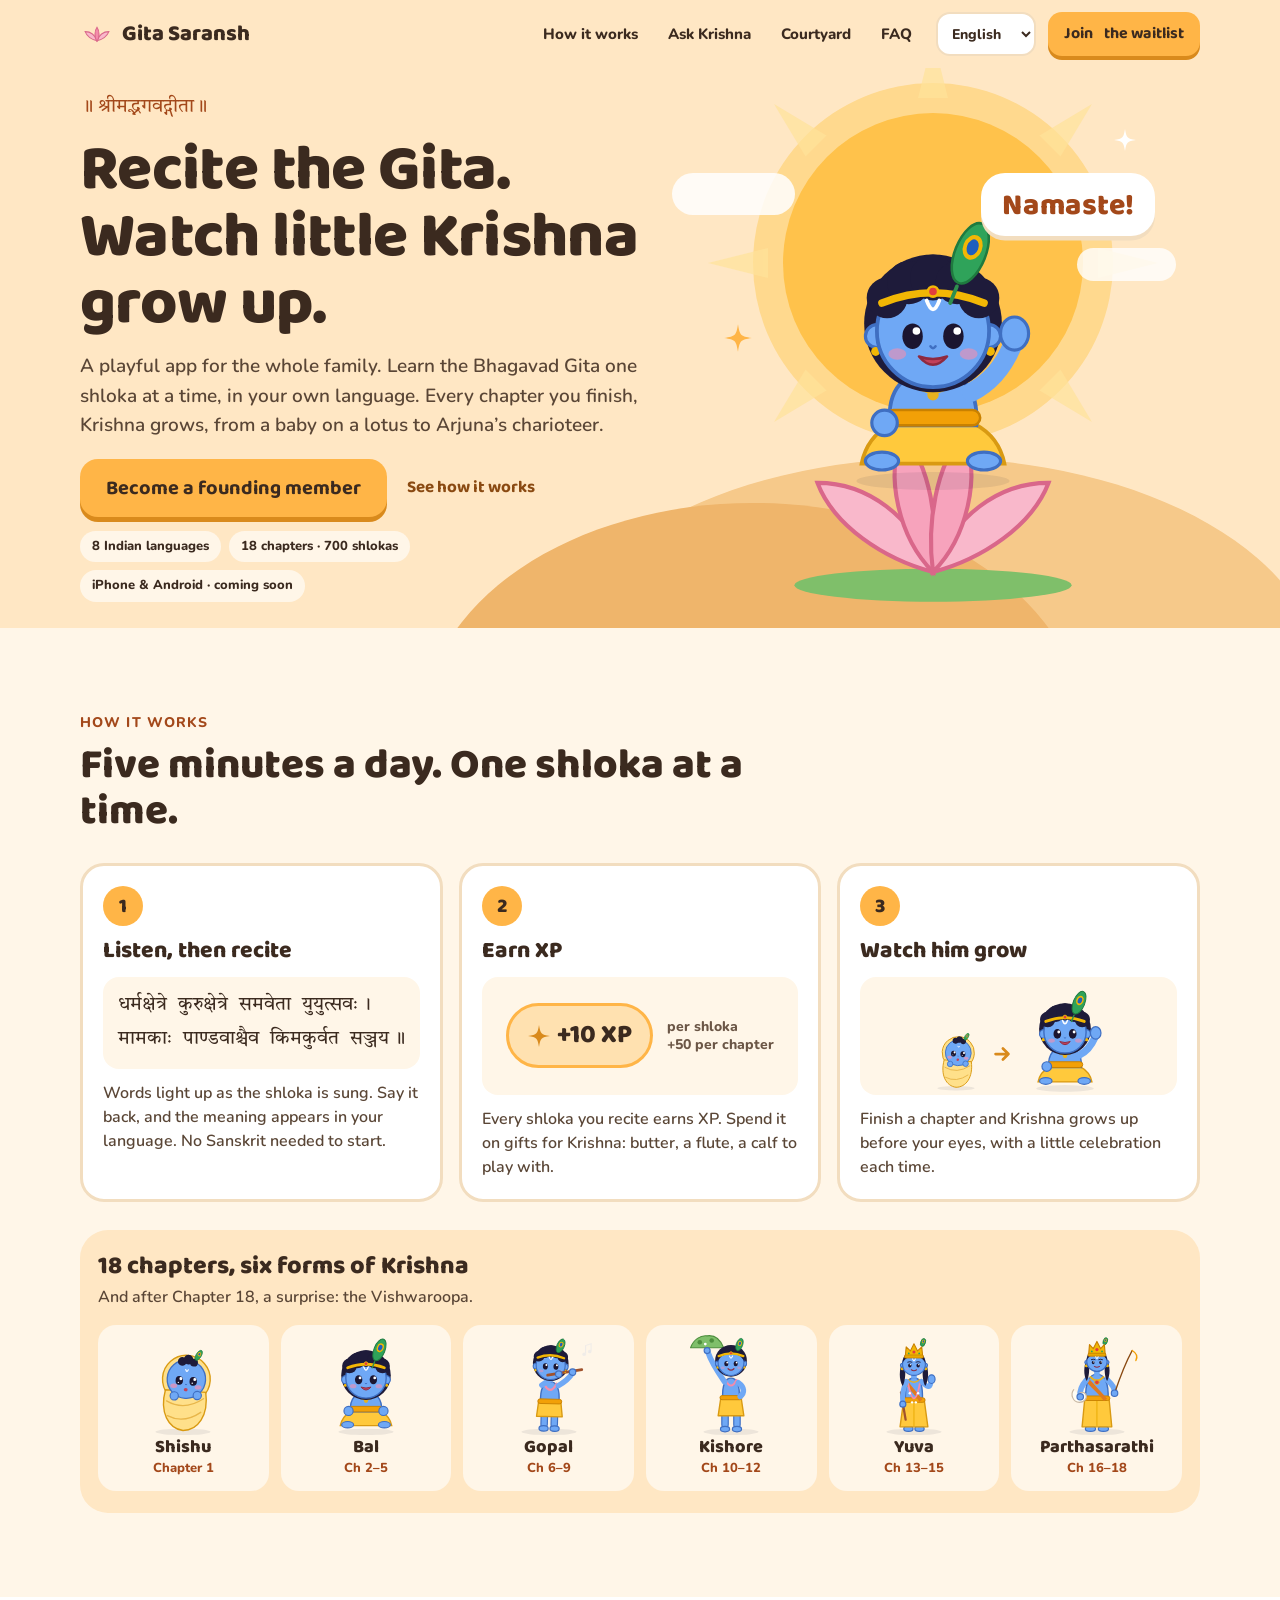
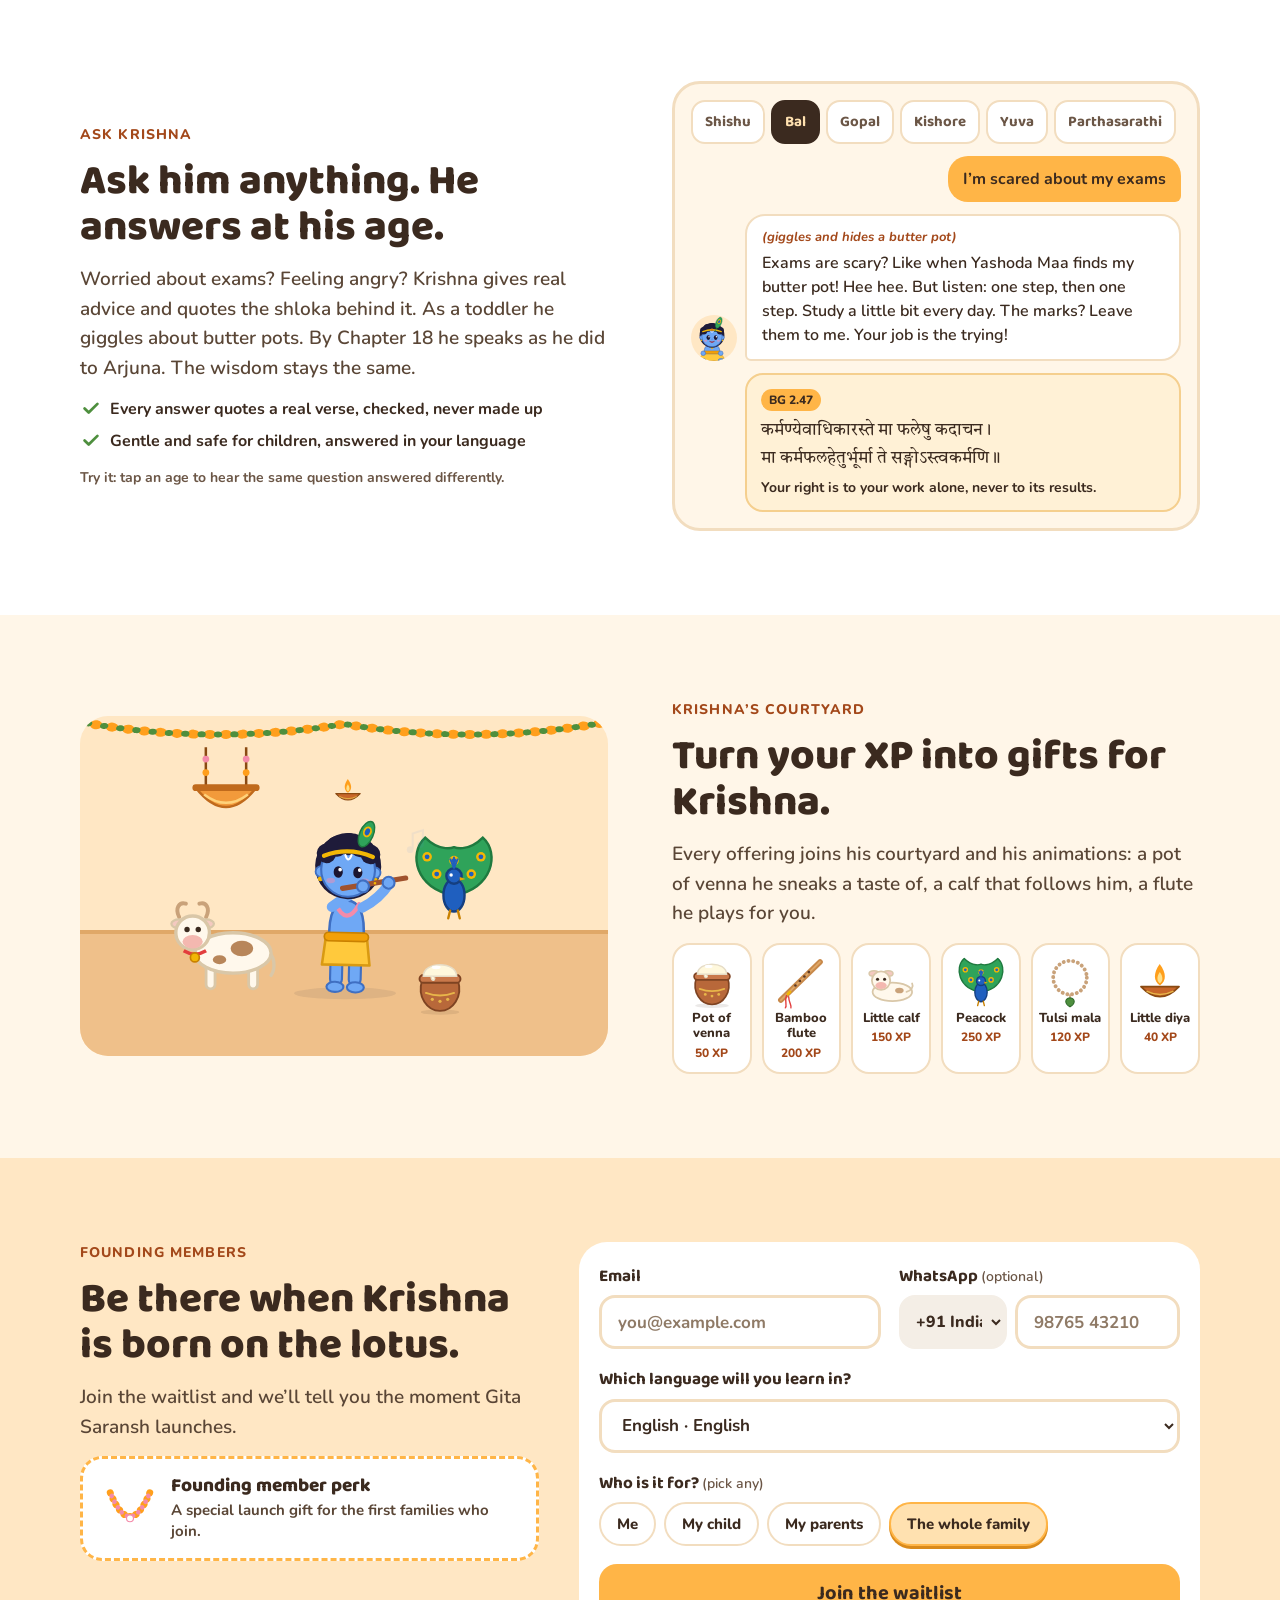
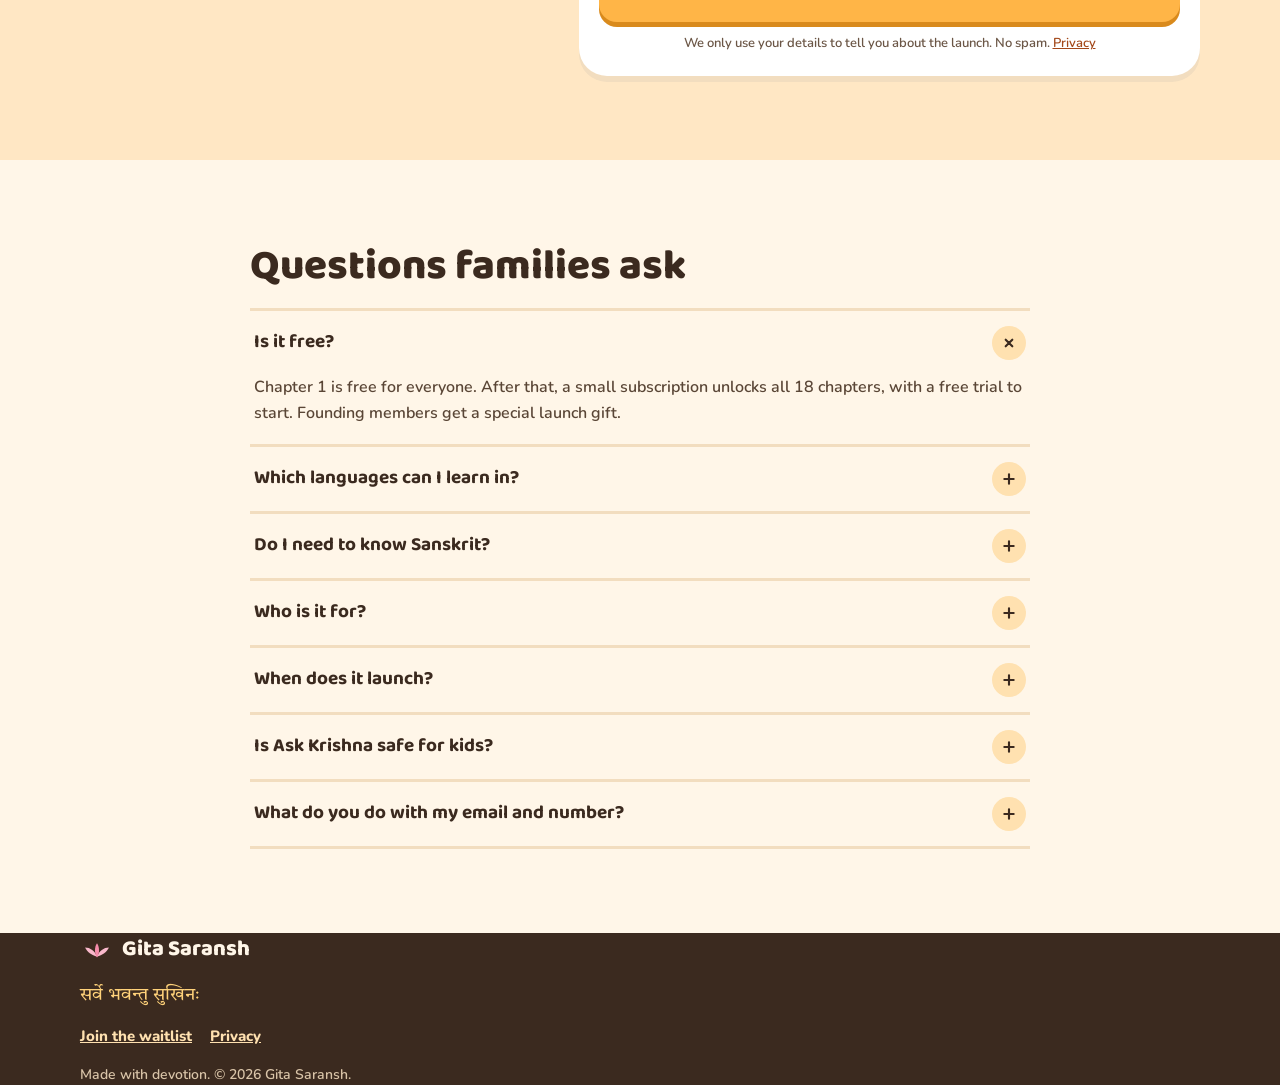
==== index.html @ 6c2f9ed2 "Gita Saransh waitlist website" ====
<!doctype html>
<html lang="en">
<head>
<meta charset="utf-8">
<meta name="viewport" content="width=device-width, initial-scale=1">
<title>Gita Saransh: recite the Gita, watch Krishna grow</title>
<meta name="description" content="A playful Bhagavad Gita app for the whole family. Recite one shloka at a time in your own language, and watch little Krishna grow up with every chapter. Join the waitlist.">
<meta name="theme-color" content="#FFE7C4">
<link rel="icon" href="assets/favicon.svg" type="image/svg+xml">
<meta property="og:type" content="website">
<meta property="og:title" content="Gita Saransh: recite the Gita, watch Krishna grow">
<meta property="og:description" content="Learn the Bhagavad Gita one shloka at a time, in your own language. Every chapter you finish, little Krishna grows.">
<meta property="og:url" content="https://maharshi559.github.io/gita-saransh-website/">
<meta property="og:image" content="https://maharshi559.github.io/gita-saransh-website/assets/og-image.png">
<meta name="twitter:card" content="summary_large_image">
<link rel="preconnect" href="https://fonts.googleapis.com">
<link rel="preconnect" href="https://fonts.gstatic.com" crossorigin>
<link rel="stylesheet" href="https://fonts.googleapis.com/css2?family=Baloo+2:wght@500;600;700;800&family=Nunito:wght@500;600;700;800&family=Tiro+Devanagari+Sanskrit&display=swap">
<link rel="stylesheet" href="styles.css">
<script>document.documentElement.classList.add('js')</script>
<script src="config.js" defer></script>
<script src="settings.js" defer></script>
<script src="app.js" defer></script>
</head>
<body>
<a class="skip" href="#main">Skip to content</a>

<!-- header -->
<header class="site-header">
  <div class="wrap hdr">
    <a class="brand" href="#top" aria-label="Gita Saransh home">
      <svg width="34" height="22" viewBox="0 0 200 120" aria-hidden="true"><path d="M100 100 C70 92 40 72 30 46 C60 46 88 66 100 100 Z" fill="#F9B8CB" stroke="#D9678A" stroke-width="6"/><path d="M100 100 C130 92 160 72 170 46 C140 46 112 66 100 100 Z" fill="#F9B8CB" stroke="#D9678A" stroke-width="6"/><path d="M100 104 C84 82 84 42 100 20 C116 42 116 82 100 104 Z" fill="#F48BAA" stroke="#D9678A" stroke-width="6"/></svg>
      <span>Gita Saransh</span>
    </a>
    <nav class="nav" aria-label="Sections">
      <a class="navlink" href="#how">How it works</a>
      <a class="navlink" href="#ask">Ask Krishna</a>
      <a class="navlink" href="#courtyard">Courtyard</a>
      <a class="navlink" href="#faq">FAQ</a>
    </nav>
    <label for="hdr-lang" class="sr-only">Your language</label>
    <select id="hdr-lang" class="langsel" data-lang-select>
      <option value="en">English</option>
      <option value="hi">हिन्दी</option>
      <option value="te">తెలుగు</option>
      <option value="ta">தமிழ்</option>
      <option value="kn">ಕನ್ನಡ</option>
      <option value="mr">मराठी</option>
      <option value="bn">বাংলা</option>
      <option value="gu">ગુજરાતી</option>
    </select>
    <a class="btn btn--sm" href="#join">Join<span class="hide-s">&nbsp;the waitlist</span></a>
  </div>
</header>

<main id="main">

<!-- hero -->
<section id="top" class="hero-sec">
  <div class="wrap hero">
    <div class="stack hero-copy a-rise">
      <div class="sa" lang="sa">॥ श्रीमद्भगवद्गीता ॥</div>
      <h1 class="h1">Recite the Gita. Watch little Krishna grow up.</h1>
      <p class="lede">A playful app for the whole family. Learn the Bhagavad Gita one shloka at a time, in your own language. Every chapter you finish, Krishna grows, from a baby on a lotus to Arjuna’s charioteer.</p>
      <div class="cta-row">
        <a class="btn" href="#join">Become a founding member</a>
        <a class="ghost" href="#how">See how it works</a>
      </div>
      <div class="pills">
        <span class="pill">8 Indian languages</span>
        <span class="pill">18 chapters · 700 shlokas</span>
        <span class="pill">iPhone &amp; Android · <span data-tpl="{launch_month}">coming soon</span></span>
      </div>
    </div>
    <div class="scene-wrap" aria-hidden="true">
      <div class="scene">
        <div class="sun-pulse a-pulse"></div>
        <div class="sun"></div>
        <svg class="rays a-spin" width="300" height="300" viewBox="-150 -150 300 300"><g fill="#FFE39A" opacity=".7"><path d="M0 -150 L10 -110 L-10 -110 Z"/><path d="M150 0 L110 10 L110 -10 Z"/><path d="M0 150 L-10 110 L10 110 Z"/><path d="M-150 0 L-110 -10 L-110 10 Z"/><path d="M106 -106 L85 -71 L71 -85 Z"/><path d="M106 106 L71 85 L85 71 Z"/><path d="M-106 106 L-85 71 L-71 85 Z"/><path d="M-106 -106 L-71 -85 L-85 -71 Z"/></g></svg>
        <div class="cloud a-drift" style="left:6px;top:70px;width:82px"></div>
        <div class="cloud a-drift" style="left:276px;top:120px;width:66px;height:22px;opacity:.8;animation-delay:-3s"></div>
        <svg class="a-twinkle" style="left:40px;top:170px" width="20" height="20" viewBox="-12 -12 24 24"><path d="M0 -11 C1.5 -2 2 -1.5 11 0 C2 1.5 1.5 2 0 11 C-1.5 2 -2 1.5 -11 0 C-2 -1.5 -1.5 -2 0 -11 Z" fill="#FFB547"/></svg>
        <svg class="a-twinkle" style="left:300px;top:40px;animation-delay:-.8s" width="16" height="16" viewBox="-12 -12 24 24"><path d="M0 -11 C1.5 -2 2 -1.5 11 0 C2 1.5 1.5 2 0 11 C-1.5 2 -2 1.5 -11 0 C-2 -1.5 -1.5 -2 0 -11 Z" fill="#FFFFFF"/></svg>
        <div class="hill1"></div>
        <div class="hill2"></div>
        <div class="a-pop" style="left:70px;top:226px;width:220px;height:132px">
          <svg viewBox="0 0 200 120" width="220" height="132"><ellipse cx="100" cy="108" rx="84" ry="10" fill="#7FBF6A"/><path d="M100 100 C70 92 40 72 30 46 C60 46 88 66 100 100 Z" fill="#F9B8CB" stroke="#D9678A" stroke-width="2.5"/><path d="M100 100 C130 92 160 72 170 46 C140 46 112 66 100 100 Z" fill="#F9B8CB" stroke="#D9678A" stroke-width="2.5"/><path d="M100 100 C80 80 70 42 82 16 C98 36 104 70 100 100 Z" fill="#F7A3BC" stroke="#D9678A" stroke-width="2.5"/><path d="M100 100 C120 80 130 42 118 16 C102 36 96 70 100 100 Z" fill="#F7A3BC" stroke="#D9678A" stroke-width="2.5"/></svg>
        </div>
        <div class="a-bob" style="left:95px;top:96px"><img src="assets/krishna/toddler-wave.svg" width="170" height="187" alt=""></div>
        <div class="hello a-hop" data-hello>Namaste!</div>
      </div>
    </div>
  </div>
</section>

<!-- how it works -->
<section id="how" class="sec">
  <div class="wrap stack" style="gap:28px">
    <div class="stack reveal" style="gap:10px;max-width:720px">
      <span class="eyebrow">How it works</span>
      <h2 class="h2">Five minutes a day. One shloka at a time.</h2>
    </div>
    <div class="steps">
      <article class="card reveal">
        <span class="num" aria-hidden="true">1</span>
        <h3 class="h3">Listen, then recite</h3>
        <div class="demo demo--shloka sa" lang="sa">
          <span class="kw">धर्मक्षेत्रे</span> <span class="kw" style="animation-delay:.9s">कुरुक्षेत्रे</span> <span class="kw" style="animation-delay:1.8s">समवेता</span> <span class="kw" style="animation-delay:2.7s">युयुत्सवः</span> ।<br><span class="kw" style="animation-delay:3.6s">मामकाः</span> <span class="kw" style="animation-delay:4.5s">पाण्डवाश्चैव</span> <span class="kw" style="animation-delay:5.4s">किमकुर्वत</span> <span class="kw" style="animation-delay:6.3s">सञ्जय</span> ॥
        </div>
        <p class="body">Words light up as the shloka is sung. Say it back, and the meaning appears in your language. No Sanskrit needed to start.</p>
      </article>
      <article class="card reveal">
        <span class="num" aria-hidden="true">2</span>
        <h3 class="h3">Earn XP</h3>
        <div class="demo demo--xp">
          <div class="xp"><svg class="a-twinkle" width="24" height="24" viewBox="-12 -12 24 24" aria-hidden="true"><path d="M0 -11 C1.5 -2 2 -1.5 11 0 C2 1.5 1.5 2 0 11 C-1.5 2 -2 1.5 -11 0 C-2 -1.5 -1.5 -2 0 -11 Z" fill="#D98A1C"/></svg>+10 XP</div>
          <span class="xp-note">per shloka<br>+50 per chapter</span>
        </div>
        <p class="body">Every shloka you recite earns XP. Spend it on gifts for Krishna: butter, a flute, a calf to play with.</p>
      </article>
      <article class="card reveal">
        <span class="num" aria-hidden="true">3</span>
        <h3 class="h3">Watch him grow</h3>
        <div class="demo demo--grow" aria-hidden="true">
          <img src="assets/krishna/newborn.svg" width="62" height="68" alt="" style="margin-bottom:4px">
          <svg width="22" height="22" viewBox="0 0 24 24" fill="none" stroke="#D98A1C" stroke-width="3" stroke-linecap="round" stroke-linejoin="round" style="margin-bottom:30px"><path d="M5 12h14M13 6l6 6-6 6"/></svg>
          <img class="a-bob" src="assets/krishna/toddler-wave.svg" width="96" height="106" alt="" style="margin-bottom:2px">
        </div>
        <p class="body">Finish a chapter and Krishna grows up before your eyes, with a little celebration each time.</p>
      </article>
    </div>

    <div class="forms-band reveal">
      <div class="stack" style="gap:4px">
        <h3 class="h3" style="font-size:25px">18 chapters, six forms of Krishna</h3>
        <p class="body">And after Chapter 18, a surprise: the Vishwaroopa.</p>
      </div>
      <ul class="ages">
        <li class="age"><img class="a-bob" src="assets/krishna/newborn.svg" width="92" height="101" alt="Baby Krishna on a lotus"><span class="age-name">Shishu</span><span class="age-span">Chapter 1</span></li>
        <li class="age"><img class="a-bob" style="animation-delay:-.55s" src="assets/krishna/toddler.svg" width="92" height="101" alt="Toddler Krishna"><span class="age-name">Bal</span><span class="age-span">Ch 2–5</span></li>
        <li class="age"><img class="a-bob" style="animation-delay:-1.1s" src="assets/krishna/boy.svg" width="92" height="101" alt="Young Krishna playing the flute"><span class="age-name">Gopal</span><span class="age-span">Ch 6–9</span></li>
        <li class="age"><img class="a-bob" style="animation-delay:-1.65s" src="assets/krishna/teen.svg" width="92" height="101" alt="Teenage Krishna lifting Govardhan"><span class="age-name">Kishore</span><span class="age-span">Ch 10–12</span></li>
        <li class="age"><img class="a-bob" style="animation-delay:-2.2s" src="assets/krishna/youth.svg" width="92" height="101" alt="Krishna as a young prince"><span class="age-name">Yuva</span><span class="age-span">Ch 13–15</span></li>
        <li class="age"><img class="a-bob" style="animation-delay:-2.75s" src="assets/krishna/adult.svg" width="92" height="101" alt="Krishna as Arjuna’s charioteer with his conch"><span class="age-name">Parthasarathi</span><span class="age-span">Ch 16–18</span></li>
      </ul>
    </div>
  </div>
</section>

<!-- ask krishna -->
<section id="ask" class="sec" style="background:#fff">
  <div class="wrap split">
    <div class="first stack reveal" style="gap:14px">
      <span class="eyebrow">Ask Krishna</span>
      <h2 class="h2">Ask him anything. He answers at his age.</h2>
      <p class="lede">Worried about exams? Feeling angry? Krishna gives real advice and quotes the shloka behind it. As a toddler he giggles about butter pots. By Chapter 18 he speaks as he did to Arjuna. The wisdom stays the same.</p>
      <ul class="ticks">
        <li><svg width="22" height="22" viewBox="0 0 24 24" fill="none" stroke="#4E8F3E" stroke-width="3" stroke-linecap="round" stroke-linejoin="round" aria-hidden="true"><path d="M5 12.5l4.5 4.5L19 7.5"/></svg>Every answer quotes a real verse, checked, never made up</li>
        <li><svg width="22" height="22" viewBox="0 0 24 24" fill="none" stroke="#4E8F3E" stroke-width="3" stroke-linecap="round" stroke-linejoin="round" aria-hidden="true"><path d="M5 12.5l4.5 4.5L19 7.5"/></svg>Gentle and safe for children, answered in your language</li>
      </ul>
      <span class="hint">Try it: tap an age to hear the same question answered differently.</span>
    </div>
    <div class="chat reveal">
      <div class="agetabs" role="group" aria-label="Krishna’s age" data-ask-tabs>
        <button class="tab" type="button" aria-pressed="false" data-age="newborn">Shishu</button>
        <button class="tab" type="button" aria-pressed="true" data-age="toddler">Bal</button>
        <button class="tab" type="button" aria-pressed="false" data-age="boy">Gopal</button>
        <button class="tab" type="button" aria-pressed="false" data-age="teen">Kishore</button>
        <button class="tab" type="button" aria-pressed="false" data-age="youth">Yuva</button>
        <button class="tab" type="button" aria-pressed="false" data-age="adult">Parthasarathi</button>
      </div>
      <div class="q-bubble">I’m scared about my exams</div>
      <div class="a-row">
        <div class="avatar"><img src="assets/krishna/toddler.svg" width="46" height="51" alt="" data-ask-avatar></div>
        <div class="a-bubble" aria-live="polite" data-ask-bubble>
          <div class="gesture" data-ask-gesture>(giggles and hides a butter pot)</div>
          <span data-ask-reply>Exams are scary? Like when Yashoda Maa finds my butter pot! Hee hee. But listen: one step, then one step. Study a little bit every day. The marks? Leave them to me. Your job is the trying!</span>
        </div>
      </div>
      <div class="verse">
        <span class="verse-tag">BG 2.47</span>
        <div class="sa" lang="sa">कर्मण्येवाधिकारस्ते मा फलेषु कदाचन ।<br>मा कर्मफलहेतुर्भूर्मा ते सङ्गोऽस्त्वकर्मणि ॥</div>
        <div class="verse-en">Your right is to your work alone, never to its results.</div>
      </div>
    </div>
  </div>
</section>

<!-- courtyard -->
<section id="courtyard" class="sec">
  <div class="wrap split rev">
    <div class="first stack reveal" style="gap:14px">
      <span class="eyebrow">Krishna’s courtyard</span>
      <h2 class="h2">Turn your XP into gifts for Krishna.</h2>
      <p class="lede">Every offering joins his courtyard and his animations: a pot of venna he sneaks a taste of, a calf that follows him, a flute he plays for you.</p>
      <ul class="items">
        <li class="item"><img src="assets/items/venna.svg" width="56" height="56" alt=""><span class="item-name">Pot of venna</span><span class="item-xp">50 XP</span></li>
        <li class="item"><img src="assets/items/flute.svg" width="56" height="56" alt=""><span class="item-name">Bamboo flute</span><span class="item-xp">200 XP</span></li>
        <li class="item"><img src="assets/items/calf.svg" width="56" height="56" alt=""><span class="item-name">Little calf</span><span class="item-xp">150 XP</span></li>
        <li class="item"><img src="assets/items/peacock.svg" width="56" height="56" alt=""><span class="item-name">Peacock</span><span class="item-xp">250 XP</span></li>
        <li class="item"><img src="assets/items/mala.svg" width="56" height="56" alt=""><span class="item-name">Tulsi mala</span><span class="item-xp">120 XP</span></li>
        <li class="item"><img src="assets/items/diya.svg" width="56" height="56" alt=""><span class="item-name">Little diya</span><span class="item-xp">40 XP</span></li>
      </ul>
    </div>
    <div class="yard reveal" aria-hidden="true">
      <svg class="yard-garland" viewBox="0 0 390 30" preserveAspectRatio="none"><path d="M0 6 Q98 30 195 8 Q292 30 390 6" stroke="#FF9F1C" fill="none" stroke-width="9" stroke-linecap="round" stroke-dasharray="0.1 12"/><path d="M0 6 Q98 30 195 8 Q292 30 390 6" stroke="#4E8F3E" fill="none" stroke-width="6" stroke-linecap="round" stroke-dasharray="0.1 12" stroke-dashoffset="6"/></svg>
      <div class="yard-ground"></div>
      <div class="yard-stage">
        <div class="a-sway" style="left:-10px;top:6px;transform-origin:50% 0"><img src="assets/items/jhoola.svg" width="84" height="84" alt=""></div>
        <div class="a-bob" style="left:212px;top:90px;animation-delay:-1s"><img src="assets/items/peacock.svg" width="96" height="96" alt=""></div>
        <div class="a-bob" style="left:-26px;top:150px"><img src="assets/items/cow.svg" width="112" height="112" alt=""></div>
        <div class="a-bob" style="left:66px;top:76px"><img src="assets/krishna/boy.svg" width="170" height="187" alt=""></div>
        <div class="a-wiggle" style="left:214px;top:214px"><img src="assets/items/venna.svg" width="64" height="64" alt=""></div>
        <div class="a-flicker" style="left:136px;top:34px"><img src="assets/items/diya.svg" width="36" height="36" alt=""></div>
      </div>
    </div>
  </div>
</section>

<!-- join -->
<section id="join" class="sec join-sec">
  <div class="wrap joingrid">
    <div class="stack" style="gap:14px">
      <span class="eyebrow">Founding members</span>
      <h2 class="h2">Be there when Krishna is born on the lotus.</h2>
      <p class="lede">Join the waitlist and we’ll tell you the moment Gita Saransh launches.</p>
      <div class="perk">
        <img class="a-wiggle" src="assets/items/garland.svg" width="58" height="58" alt="" style="flex-shrink:0">
        <div class="stack" style="gap:2px">
          <span class="perk-title">Founding member perk</span>
          <span class="perk-body" data-tpl="{founding_perk} for the first {founding_spots} families who join.">A special launch gift for the first families who join.</span>
        </div>
      </div>
    </div>

    <div>
      <!-- success state -->
      <div class="panel joined a-pop" role="status" tabindex="-1" hidden data-joined>
        <div class="joined-art">
          <img class="a-bob" src="assets/krishna/toddler-wave.svg" width="130" height="143" alt="">
          <img src="assets/vyasa/bless.svg" width="120" height="132" alt="">
        </div>
        <span class="joined-title" data-joined-title>You’re a founding member!</span>
        <p>Vyasa has written your name down. We’ll write to <b data-shown-email>you</b> when Gita Saransh launches<span data-shown-wa hidden> and send a WhatsApp message to <span data-shown-wa-num></span></span>.</p>
        <a class="btn btn--green" href="#" target="_blank" rel="noopener" data-share>Share with family on WhatsApp</a>
        <button class="ghost" type="button" data-edit>Change my details</button>
      </div>

      <!-- form -->
      <form class="panel" novalidate data-form>
        <div class="fields">
          <div>
            <label class="lbl" for="f-email">Email</label>
            <input id="f-email" name="email" class="inp" type="email" autocomplete="email" placeholder="you@example.com" required>
          </div>
          <div>
            <label class="lbl" for="f-wa">WhatsApp <small>(optional)</small></label>
            <div class="row">
              <label for="f-cc" class="sr-only">Country code</label>
              <select id="f-cc" name="cc" class="cc ccsel" autocomplete="tel-country-code">
                <option value="IN" data-dial="91">+91 India</option>
                <option value="US" data-dial="1">+1 USA</option>
                <option value="CA" data-dial="1">+1 Canada</option>
                <option value="GB" data-dial="44">+44 UK</option>
                <option value="AU" data-dial="61">+61 Australia</option>
                <option value="NZ" data-dial="64">+64 New Zealand</option>
                <option value="AE" data-dial="971">+971 UAE</option>
                <option value="SA" data-dial="966">+966 Saudi Arabia</option>
                <option value="QA" data-dial="974">+974 Qatar</option>
                <option value="KW" data-dial="965">+965 Kuwait</option>
                <option value="OM" data-dial="968">+968 Oman</option>
                <option value="BH" data-dial="973">+973 Bahrain</option>
                <option value="SG" data-dial="65">+65 Singapore</option>
                <option value="MY" data-dial="60">+60 Malaysia</option>
                <option value="NP" data-dial="977">+977 Nepal</option>
                <option value="LK" data-dial="94">+94 Sri Lanka</option>
                <option value="BD" data-dial="880">+880 Bangladesh</option>
                <option value="MU" data-dial="230">+230 Mauritius</option>
                <option value="FJ" data-dial="679">+679 Fiji</option>
                <option value="ZA" data-dial="27">+27 South Africa</option>
                <option value="KE" data-dial="254">+254 Kenya</option>
                <option value="TT" data-dial="1">+1 Trinidad & Tobago</option>
                <option value="GY" data-dial="592">+592 Guyana</option>
                <option value="SR" data-dial="597">+597 Suriname</option>
                <option value="DE" data-dial="49">+49 Germany</option>
                <option value="NL" data-dial="31">+31 Netherlands</option>
                <option value="IE" data-dial="353">+353 Ireland</option>
                <option value="FR" data-dial="33">+33 France</option>
                <option value="IT" data-dial="39">+39 Italy</option>
                <option value="HK" data-dial="852">+852 Hong Kong</option>
                <option value="JP" data-dial="81">+81 Japan</option>
              </select>
              <input id="f-wa" name="whatsapp" class="inp" type="tel" inputmode="tel" autocomplete="tel-national" placeholder="98765 43210" aria-describedby="wa-hint">
            </div>
            <span id="wa-hint" class="sr-only">Pick your country, then type your number. You can also type a full number starting with plus.</span>
          </div>
        </div>
        <label class="check" hidden data-consent-row>
          <input type="checkbox" name="wa_consent" checked>
          <span>Yes, send me launch updates on WhatsApp. I can stop them any time.</span>
        </label>
        <div>
          <label class="lbl" for="f-lang">Which language will you learn in?</label>
          <select id="f-lang" name="language" class="inp" data-lang-select>
            <option value="en">English · English</option>
            <option value="hi">हिन्दी · Hindi</option>
            <option value="te">తెలుగు · Telugu</option>
            <option value="ta">தமிழ் · Tamil</option>
            <option value="kn">ಕನ್ನಡ · Kannada</option>
            <option value="mr">मराठी · Marathi</option>
            <option value="bn">বাংলা · Bengali</option>
            <option value="gu">ગુજરાતી · Gujarati</option>
          </select>
        </div>
        <fieldset>
          <legend class="lbl">Who is it for? <small>(pick any)</small></legend>
          <div class="chips">
            <label class="chip"><input type="checkbox" name="who" value="me"><span>Me</span></label>
            <label class="chip"><input type="checkbox" name="who" value="child"><span>My child</span></label>
            <label class="chip"><input type="checkbox" name="who" value="parents"><span>My parents</span></label>
            <label class="chip"><input type="checkbox" name="who" value="family" checked><span>The whole family</span></label>
          </div>
        </fieldset>
        <div class="hp" aria-hidden="true">
          <label for="f-website">Leave this empty</label>
          <input id="f-website" name="website" type="text" tabindex="-1" autocomplete="off">
        </div>
        <p class="alert" role="alert" hidden data-error></p>
        <button class="btn btn--block" type="submit" data-submit>Join the waitlist</button>
        <p class="fineprint">We only use your details to tell you about the launch. No spam. <a href="privacy.html">Privacy</a></p>
      </form>
    </div>
  </div>
</section>

<!-- faq -->
<section id="faq" class="sec">
  <div class="wrap stack" style="max-width:860px;gap:18px">
    <h2 class="h2">Questions families ask</h2>
    <div class="faq">
      <details name="faq" open><summary>Is it free?<span class="plus" aria-hidden="true"><svg width="16" height="16" viewBox="0 0 24 24" fill="none" stroke="#3B2A1F" stroke-width="3.2" stroke-linecap="round"><path d="M12 5v14M5 12h14"/></svg></span></summary>
        <p>Chapter 1 is free for everyone. <span data-tpl="After that, Gita Saransh is {price} a month with a {trial_length} free trial.">After that, a small subscription unlocks all 18 chapters, with a free trial to start.</span> <span data-tpl="Founding members get {founding_perk}.">Founding members get a special launch gift.</span></p></details>
      <details name="faq"><summary>Which languages can I learn in?<span class="plus" aria-hidden="true"><svg width="16" height="16" viewBox="0 0 24 24" fill="none" stroke="#3B2A1F" stroke-width="3.2" stroke-linecap="round"><path d="M12 5v14M5 12h14"/></svg></span></summary>
        <p>English, Hindi, Telugu, Tamil, Kannada, Marathi, Bengali and Gujarati. Shlokas are always in Sanskrit; the meanings, stories and Krishna’s answers are in your language.</p></details>
      <details name="faq"><summary>Do I need to know Sanskrit?<span class="plus" aria-hidden="true"><svg width="16" height="16" viewBox="0 0 24 24" fill="none" stroke="#3B2A1F" stroke-width="3.2" stroke-linecap="round"><path d="M12 5v14M5 12h14"/></svg></span></summary>
        <p>Not at all. You listen first while each word lights up, then say it back. The meaning comes right after, in your language.</p></details>
      <details name="faq"><summary>Who is it for?<span class="plus" aria-hidden="true"><svg width="16" height="16" viewBox="0 0 24 24" fill="none" stroke="#3B2A1F" stroke-width="3.2" stroke-linecap="round"><path d="M12 5v14M5 12h14"/></svg></span></summary>
        <p>Children learning with a parent, adults starting the Gita for the first time, and grandparents who want to recite it daily. Everyone in a family can have their own Krishna.</p></details>
      <details name="faq"><summary>When does it launch?<span class="plus" aria-hidden="true"><svg width="16" height="16" viewBox="0 0 24 24" fill="none" stroke="#3B2A1F" stroke-width="3.2" stroke-linecap="round"><path d="M12 5v14M5 12h14"/></svg></span></summary>
        <p><span data-tpl="We’re aiming for {launch_month} on iPhone and Android.">We’re launching soon on iPhone and Android.</span> Founding members hear first.</p></details>
      <details name="faq"><summary>Is Ask Krishna safe for kids?<span class="plus" aria-hidden="true"><svg width="16" height="16" viewBox="0 0 24 24" fill="none" stroke="#3B2A1F" stroke-width="3.2" stroke-linecap="round"><path d="M12 5v14M5 12h14"/></svg></span></summary>
        <p>Answers are gentle, family friendly and always tied to a real verse. If a question sounds like someone needs real help, the app steps out of character and points them to a trusted adult or helpline.</p></details>
      <details name="faq"><summary>What do you do with my email and number?<span class="plus" aria-hidden="true"><svg width="16" height="16" viewBox="0 0 24 24" fill="none" stroke="#3B2A1F" stroke-width="3.2" stroke-linecap="round"><path d="M12 5v14M5 12h14"/></svg></span></summary>
        <p>Only tell you about the launch and your founding perk. You can unsubscribe with one tap. We never sell or share your details. <a href="privacy.html">Read the privacy notice</a>.</p></details>
    </div>
  </div>
</section>

</main>

<!-- footer -->
<footer class="site-footer">
  <div class="wrap stack foot">
    <a class="brand" href="#top" style="flex-grow:0">
      <svg width="34" height="22" viewBox="0 0 200 120" aria-hidden="true"><path d="M100 100 C70 92 40 72 30 46 C60 46 88 66 100 100 Z" fill="#F9B8CB"/><path d="M100 100 C130 92 160 72 170 46 C140 46 112 66 100 100 Z" fill="#F9B8CB"/><path d="M100 104 C84 82 84 42 100 20 C116 42 116 82 100 104 Z" fill="#F48BAA"/></svg>
      <span>Gita Saransh</span>
    </a>
    <p class="sa" lang="sa">सर्वे भवन्तु सुखिनः</p>
    <div class="foot-links">
      <a href="#join">Join the waitlist</a>
      <a href="privacy.html">Privacy</a>
      <a href="#join" data-tpl-href="mailto:{contact_email}" data-needs="contact_email" hidden>Contact</a>
    </div>
    <small><span data-tpl="Made with devotion in {city}.">Made with devotion.</span> © <span data-year>2026</span> Gita Saransh.</small>
  </div>
</footer>
</body>
</html>
---- styles.css ----
/* Gita Saransh website
   Design language from the app's design canvas:
   Baloo 2 (headings), Nunito (body), Tiro Devanagari Sanskrit (shlokas);
   ghee, peach and marigold palette; chunky buttons with a 5px bottom shadow. */

:root {
  --ghee: #FFF6E8;
  --peach: #FFE7C4;
  --peach-soft: #FFE1B0;
  --marigold: #FFB547;
  --marigold-deep: #D98A1C;
  --line: #F2DDBF;
  --ink: #3B2A1F;
  --ink-soft: #5A4636;
  --ink-mute: #6B5646;
  --rust: #A3481A;
  --rust-deep: #7A3410;
  --focus: #2F5FBF;
  --tulsi: #4E8F3E;
  --tulsi-deep: #2F6B2A;
  --f-head: 'Baloo 2', system-ui, sans-serif;
  --f-body: 'Nunito', system-ui, sans-serif;
  --f-sa: 'Tiro Devanagari Sanskrit', 'Noto Serif Devanagari', serif;
  color-scheme: light;
}

*, *::before, *::after { box-sizing: border-box; }
html { scroll-behavior: smooth; -webkit-text-size-adjust: 100%; }
body {
  margin: 0;
  background: var(--ghee);
  color: var(--ink);
  font-family: var(--f-body);
  font-weight: 600;
  line-height: 1.5;
  -webkit-font-smoothing: antialiased;
}
img { display: block; max-width: none; }
a { color: var(--rust); }
a:hover { color: var(--rust-deep); }
:focus-visible { outline: 3px solid var(--focus); outline-offset: 3px; }
[hidden] { display: none !important; }
section[id] { scroll-margin-top: 76px; }

.sr-only {
  position: absolute; width: 1px; height: 1px; padding: 0; margin: -1px;
  overflow: hidden; clip: rect(0 0 0 0); white-space: nowrap; border: 0;
}
.skip {
  position: absolute; left: 12px; top: -60px; z-index: 50;
  padding: 10px 16px; border-radius: 12px; background: var(--ink); color: var(--peach-soft);
  font-weight: 800; text-decoration: none;
}
.skip:focus { top: 12px; }

/* ---------- layout ---------- */
.wrap { width: 100%; max-width: 1200px; margin: 0 auto; padding: 0 20px; }
.sec { padding: 56px 0; }
.stack { display: flex; flex-direction: column; }
.h1 { margin: 0; font-family: var(--f-head); font-weight: 800; font-size: 40px; line-height: 1.05; letter-spacing: -.01em; }
.h2 { margin: 0; font-family: var(--f-head); font-weight: 800; font-size: 32px; line-height: 1.1; }
.h3 { margin: 0; font-family: var(--f-head); font-weight: 800; font-size: 23px; line-height: 1.15; }
.lede { margin: 0; font-size: 17px; line-height: 1.55; color: var(--ink-soft); }
.eyebrow { font-weight: 800; font-size: 14px; letter-spacing: .08em; text-transform: uppercase; color: var(--rust); }
.sa { font-family: var(--f-sa); font-weight: 400; }
.body { margin: 0; font-size: 16px; line-height: 1.5; color: var(--ink-soft); }

/* ---------- buttons ---------- */
.btn {
  display: inline-flex; align-items: center; justify-content: center; gap: 8px;
  min-height: 58px; padding: 8px 26px; border: none; border-radius: 18px; text-align: center;
  background: var(--marigold); color: var(--ink);
  font-family: var(--f-head); font-weight: 700; font-size: 20px; line-height: 1;
  text-decoration: none; box-shadow: 0 5px 0 var(--marigold-deep);
  cursor: pointer; transition: transform .08s, box-shadow .08s, filter .15s;
}
.btn:hover { color: var(--ink); filter: brightness(1.04); }
.btn:active { transform: translateY(4px); box-shadow: 0 1px 0 var(--marigold-deep); }
.btn[disabled] { background: #EFE3D1; color: #7D6A58; box-shadow: 0 5px 0 #DCCDB7; cursor: progress; transform: none; filter: none; }
.btn--block { width: 100%; }
.btn--sm { min-height: 44px; padding: 0 16px; white-space: nowrap; font-size: 16px; border-radius: 14px; box-shadow: 0 4px 0 var(--marigold-deep); }
.btn--green { background: var(--tulsi); color: #fff; box-shadow: 0 5px 0 var(--tulsi-deep); }
.btn--green:hover { color: #fff; }
.btn--green:active { box-shadow: 0 1px 0 var(--tulsi-deep); }
.ghost {
  display: inline-flex; align-items: center; min-height: 44px; padding: 0 10px;
  border: none; background: transparent; color: #8A4A12;
  font-family: var(--f-head); font-weight: 700; font-size: 17px; text-decoration: none; cursor: pointer;
}
.ghost:hover { color: var(--rust-deep); text-decoration: underline; text-underline-offset: 4px; }

/* ---------- header ---------- */
.site-header { position: sticky; top: 0; z-index: 20; background: var(--peach); transition: box-shadow .2s; }
.site-header.scrolled { box-shadow: 0 3px 0 var(--line); }
.hdr { height: 68px; display: flex; align-items: center; gap: 12px; }
.brand { display: flex; align-items: center; gap: 8px; flex-grow: 1; color: var(--ink); text-decoration: none; }
.brand:hover { color: var(--ink); }
.brand span { font-family: var(--f-head); font-weight: 800; font-size: 22px; white-space: nowrap; }
@media (max-width: 440px) { .hdr { gap: 8px; } .brand { gap: 6px; min-width: 0; } .brand span { font-size: 19px; overflow: hidden; text-overflow: ellipsis; } .langsel { padding: 0 4px; font-size: 13px; max-width: 108px; } .btn--sm { padding: 0 12px; } }
.nav { display: none; gap: 22px; align-items: center; margin-right: 8px; }
.navlink { font-weight: 800; font-size: 15px; color: var(--ink); text-decoration: none; padding: 10px 4px; }
.navlink:hover { color: var(--rust); }
.langsel {
  height: 44px; border-radius: 14px; border: 2px solid var(--line); background: #fff;
  padding: 0 10px; font-family: var(--f-body); font-weight: 800; font-size: 14px; color: var(--ink); cursor: pointer;
}
.hide-s { display: none; }

/* ---------- hero ---------- */
.hero-sec { background: var(--peach); position: relative; overflow: hidden; }
.hero { display: grid; grid-template-columns: minmax(0, 1fr); gap: 4px; align-items: center; padding-top: 18px; }
.hero-copy { gap: 14px; position: relative; z-index: 1; }
.hero-copy .sa { font-size: 19px; color: var(--rust); }
.cta-row { display: flex; flex-wrap: wrap; gap: 10px; margin-top: 4px; }
.pills { display: flex; flex-wrap: wrap; gap: 8px; }
.pill { padding: 6px 12px; border-radius: 999px; background: var(--ghee); font-weight: 800; font-size: 13px; }
.scene-wrap { position: relative; height: 370px; display: flex; justify-content: center; }
.scene { position: relative; width: 360px; height: 370px; flex-shrink: 0; transform-origin: 50% 0; }
.scene > * { position: absolute; }
.sun-pulse { left: 60px; top: 10px; width: 240px; height: 240px; border-radius: 50%; background: #FFD98E; }
.sun { left: 80px; top: 30px; width: 200px; height: 200px; border-radius: 50%; background: #FFC24B; }
.rays { left: 30px; top: -20px; }
.cloud { height: 28px; border-radius: 28px; background: #fff; opacity: .85; }
.hill1 { left: -80px; width: 520px; top: 260px; height: 300px; border-radius: 50% 50% 0 0; background: #F6C98A; }
.hill2 { left: -160px; width: 440px; top: 290px; height: 300px; border-radius: 50% 50% 0 0; background: #EFB56B; }
.hello {
  left: 212px; top: 70px; padding: 6px 14px; border-radius: 16px; background: #fff;
  box-shadow: 0 3px 0 var(--line); font-family: var(--f-head); font-weight: 800; font-size: 20px;
  color: var(--rust); white-space: nowrap;
}

/* ---------- how it works ---------- */
.steps { display: grid; grid-template-columns: minmax(0, 1fr); gap: 16px; }
.card { border-radius: 24px; background: #fff; border: 3px solid var(--line); padding: 20px; display: flex; flex-direction: column; gap: 12px; }
.num {
  width: 40px; height: 40px; border-radius: 20px; background: var(--marigold);
  display: flex; align-items: center; justify-content: center;
  font-family: var(--f-head); font-weight: 800; font-size: 20px;
}
.demo { border-radius: 16px; background: var(--ghee); }
.demo--shloka { padding: 12px; font-size: 19px; line-height: 1.8; }
.demo--xp { height: 118px; display: flex; align-items: center; justify-content: center; gap: 14px; }
.demo--grow { height: 118px; display: flex; align-items: flex-end; justify-content: center; gap: 4px; overflow: hidden; }
.xp {
  display: flex; align-items: center; gap: 6px; padding: 10px 18px; border-radius: 999px;
  background: var(--peach-soft); border: 3px solid var(--marigold);
  font-family: var(--f-head); font-weight: 800; font-size: 26px; white-space: nowrap;
}
.xp-note { font-weight: 800; font-size: 14px; color: var(--ink-mute); line-height: 1.3; }
.forms-band { border-radius: 28px; background: var(--peach); padding: 22px 18px; display: flex; flex-direction: column; gap: 16px; }
.ages { display: grid; grid-template-columns: repeat(3, minmax(0, 1fr)); gap: 12px; margin: 0; padding: 0; list-style: none; }
.age {
  border-radius: 18px; background: var(--ghee); padding: 10px 6px 12px;
  display: flex; flex-direction: column; align-items: center; gap: 2px; text-align: center;
}
.age-name { font-family: var(--f-head); font-weight: 800; font-size: 18px; line-height: 1.1; }
.age-span { font-size: 13px; font-weight: 800; color: var(--rust); }

/* ---------- split sections ---------- */
.split { display: grid; grid-template-columns: minmax(0, 1fr); gap: 28px; align-items: center; }
.ticks { display: flex; flex-direction: column; gap: 8px; margin: 0; padding: 0; list-style: none; font-weight: 700; font-size: 16px; }
.ticks li { display: flex; gap: 8px; align-items: flex-start; }
.ticks svg { flex-shrink: 0; }
.hint { font-size: 14px; font-weight: 700; color: var(--ink-mute); }

/* ask krishna */
.chat { border-radius: 28px; background: var(--ghee); border: 3px solid var(--line); padding: 16px; display: flex; flex-direction: column; gap: 12px; }
.agetabs { display: flex; gap: 6px; overflow-x: auto; scrollbar-width: none; padding: 3px; margin: -3px; }
.agetabs::-webkit-scrollbar { display: none; }
.tab {
  flex-shrink: 0; border: 2px solid var(--line); background: #fff; border-radius: 14px;
  min-height: 44px; padding: 4px 12px; font-family: var(--f-head); font-weight: 700; font-size: 15px;
  color: var(--ink-mute); cursor: pointer; line-height: 1.1;
}
.tab[aria-pressed="true"] { background: var(--ink); border-color: var(--ink); color: var(--peach-soft); }
.q-bubble { align-self: flex-end; max-width: 80%; padding: 11px 15px; border-radius: 20px 20px 6px 20px; background: var(--marigold); font-weight: 700; font-size: 16px; }
.a-row { display: flex; gap: 8px; align-items: flex-end; }
.avatar { width: 46px; height: 46px; flex-shrink: 0; border-radius: 23px; background: var(--peach); overflow: hidden; position: relative; }
.avatar img { position: absolute; left: -2px; top: 0; }
.a-bubble { padding: 12px 15px; border-radius: 20px 20px 20px 6px; background: #fff; border: 2px solid var(--line); font-weight: 600; font-size: 16px; line-height: 1.5; }
.gesture { font-style: italic; font-size: 13px; font-weight: 700; color: var(--rust); margin-bottom: 4px; }
.verse { margin-left: 54px; border-radius: 18px; background: #FFF1D6; border: 2px solid #F5CF8E; padding: 12px 14px; }
.verse-tag { display: inline-block; padding: 2px 8px; border-radius: 999px; background: var(--marigold); font-weight: 800; font-size: 12px; margin-bottom: 6px; }
.verse .sa { font-size: 17px; line-height: 1.6; }
.verse-en { font-size: 14px; font-weight: 700; line-height: 1.45; margin-top: 6px; }

/* courtyard */
.items { display: grid; grid-template-columns: repeat(3, minmax(0, 1fr)); gap: 10px; margin: 0; padding: 0; list-style: none; }
.item { border-radius: 18px; background: #fff; border: 2px solid var(--line); padding: 8px 6px 10px; display: flex; flex-direction: column; align-items: center; gap: 2px; text-align: center; }
.item-name { font-size: 13px; font-weight: 800; line-height: 1.2; }
.item-xp { font-size: 12px; font-weight: 800; color: var(--rust); }
.yard { position: relative; height: 340px; border-radius: 28px; overflow: hidden; background: var(--peach); }
.yard-ground { position: absolute; left: 0; right: 0; top: 214px; bottom: 0; background: #EFC08A; border-top: 4px solid #E0A868; }
.yard-garland { position: absolute; left: 0; top: 0; width: 100%; height: 30px; }
.yard-stage { position: absolute; left: 50%; top: 22px; width: 300px; margin-left: -150px; height: 300px; }
.yard-stage > * { position: absolute; }

/* join */
.join-sec { background: var(--peach); }
.joingrid { display: grid; grid-template-columns: minmax(0, 1fr); gap: 20px; }
.perk { border-radius: 22px; background: #fff; border: 3px dashed var(--marigold); padding: 16px 18px; display: flex; gap: 12px; align-items: center; }
.perk-title { font-family: var(--f-head); font-weight: 800; font-size: 19px; line-height: 1.2; }
.perk-body { font-size: 15px; font-weight: 700; color: var(--ink-soft); line-height: 1.4; }
.panel { border-radius: 28px; background: #fff; box-shadow: 0 6px 0 var(--line); padding: 22px 20px; display: flex; flex-direction: column; gap: 18px; }
.fields { display: grid; grid-template-columns: minmax(0, 1fr); gap: 18px; }
.lbl { display: block; font-family: var(--f-head); font-weight: 700; font-size: 17px; margin-bottom: 6px; padding: 0; }
.lbl small { font-family: var(--f-body); font-weight: 600; font-size: 14px; color: var(--ink-mute); }
.inp {
  width: 100%; height: 54px; border-radius: 16px; border: 3px solid var(--line); background: #fff;
  padding: 0 16px; font-family: var(--f-body); font-weight: 700; font-size: 17px; color: var(--ink);
}
.inp::placeholder { color: #8F7A66; }
.inp:focus { border-color: var(--marigold); outline: none; box-shadow: 0 0 0 4px var(--peach-soft); }
.inp[aria-invalid="true"] { border-color: #C0461B; }
select.inp { cursor: pointer; }
.cc { height: 54px; border-radius: 16px; background: #F4EEE6; padding: 0 12px; display: flex; align-items: center; font-weight: 800; font-size: 16px; flex-shrink: 0; }
.row { display: flex; gap: 8px; }
.ccsel { width: 108px; border: 3px solid #F4EEE6; font-family: var(--f-body); color: var(--ink); cursor: pointer; padding: 0 6px 0 10px; }
.ccsel:focus { border-color: var(--marigold); outline: none; box-shadow: 0 0 0 4px var(--peach-soft); }
.row .inp { min-width: 0; }
.check { display: flex; gap: 10px; align-items: flex-start; font-size: 15px; font-weight: 700; line-height: 1.4; cursor: pointer; }
.check input { width: 22px; height: 22px; margin: 0; flex-shrink: 0; accent-color: var(--marigold-deep); }
fieldset { border: none; margin: 0; padding: 0; min-width: 0; }
.chips { display: flex; flex-wrap: wrap; gap: 8px; }
.chip { position: relative; }
.chip input { position: absolute; opacity: 0; width: 1px; height: 1px; }
.chip span {
  display: inline-flex; align-items: center; min-height: 44px; padding: 0 16px;
  border: 2px solid var(--line); background: #fff; border-radius: 999px;
  font-weight: 800; font-size: 15px; cursor: pointer; transition: background .15s, box-shadow .15s;
}
.chip input:checked + span { background: var(--peach-soft); border-color: var(--marigold); box-shadow: 0 3px 0 var(--marigold-deep); }
.chip input:focus-visible + span { outline: 3px solid var(--focus); outline-offset: 2px; }
.alert { margin: 0; padding: 10px 14px; border-radius: 14px; background: #FDE8E0; color: #8A2E12; font-weight: 800; font-size: 15px; }
.fineprint { margin: -6px 0 0; font-size: 13px; font-weight: 600; line-height: 1.5; color: var(--ink-mute); text-align: center; }
.hp { position: absolute; left: -9999px; width: 1px; height: 1px; overflow: hidden; }
.joined { align-items: center; text-align: center; gap: 10px; padding: 26px 22px; }
.joined-art { display: flex; align-items: flex-end; gap: 4px; }
.joined-title { font-family: var(--f-head); font-weight: 800; font-size: 30px; line-height: 1.1; }
.joined p { margin: 0; font-size: 16px; line-height: 1.5; color: var(--ink-soft); max-width: 420px; }

/* faq */
.faq { border-top: 3px solid var(--line); }
.faq details { border-bottom: 3px solid var(--line); }
.faq summary {
  display: flex; align-items: center; justify-content: space-between; gap: 12px;
  min-height: 64px; padding: 12px 4px; list-style: none; cursor: pointer;
  font-family: var(--f-head); font-weight: 700; font-size: 19px; line-height: 1.25;
}
.faq summary::-webkit-details-marker { display: none; }
.faq .plus {
  width: 34px; height: 34px; flex-shrink: 0; border-radius: 17px; background: var(--peach-soft);
  display: flex; align-items: center; justify-content: center; transition: transform .2s;
}
.faq details[open] .plus { transform: rotate(45deg); }
.faq details p { margin: 0; padding: 0 4px 18px; font-size: 16px; line-height: 1.6; color: var(--ink-soft); animation: gs-rise .45s ease-out both; }

/* footer */
.site-footer { background: var(--ink); color: #F6E4CC; }
.foot { padding-top: 40px; padding-bottom: 40px; gap: 16px; }
.foot .brand span { color: var(--ghee); }
.foot .sa { margin: 0; font-size: 18px; color: #FFD27A; }
.foot-links { display: flex; flex-wrap: wrap; gap: 18px; font-weight: 800; font-size: 15px; }
.foot-links a { color: var(--peach-soft); }
.foot-links a:hover { color: #fff; }
.foot small { font-size: 14px; font-weight: 600; color: #D9C4A8; }

/* ---------- animations (from onboarding.css) ---------- */
@keyframes gs-bob{0%,100%{transform:translateY(0)}50%{transform:translateY(-5px)}}
@keyframes gs-pop{0%{opacity:0;transform:scale(.5) translateY(24px)}60%{opacity:1;transform:scale(1.06) translateY(-4px)}100%{opacity:1;transform:none}}
@keyframes gs-rise{from{opacity:0;transform:translateY(14px)}to{opacity:1;transform:none}}
@keyframes gs-fade{from{opacity:0}to{opacity:1}}
@keyframes gs-twinkle{0%,100%{opacity:.25;transform:scale(.6) rotate(0deg)}50%{opacity:1;transform:scale(1) rotate(20deg)}}
@keyframes gs-drift{from{transform:translateX(-14px)}to{transform:translateX(14px)}}
@keyframes gs-wiggle{0%,100%{transform:rotate(-3deg)}50%{transform:rotate(3deg)}}
@keyframes gs-pulse{0%{transform:scale(.85);opacity:.75}100%{transform:scale(1.35);opacity:0}}
@keyframes gs-spin{to{transform:rotate(360deg)}}
@keyframes gs-hop{0%,100%{transform:translateY(0)}50%{transform:translateY(-6px)}}
@keyframes gs-sway{0%,100%{transform:rotate(-2deg)}50%{transform:rotate(2deg)}}
@keyframes gs-flicker{0%,100%{transform:scale(1,1) rotate(0deg)}30%{transform:scale(.94,1.06) rotate(-3deg)}60%{transform:scale(1.04,.95) rotate(2deg)}}
@keyframes gs-kw{0%{background:rgba(255,181,71,0)}1.5%{background:#FFB547}11%{background:#FFB547}13%,100%{background:rgba(255,181,71,0)}}

.a-bob{animation:gs-bob 3.4s ease-in-out infinite}
.a-pop{animation:gs-pop .75s cubic-bezier(.2,.9,.3,1.2) both}
.a-rise{animation:gs-rise .45s ease-out both}
.a-fade{animation:gs-fade .45s ease-out both}
.a-twinkle{animation:gs-twinkle 1.8s ease-in-out infinite;transform-origin:center}
.a-drift{animation:gs-drift 7s ease-in-out infinite alternate}
.a-wiggle{animation:gs-wiggle 1.4s ease-in-out infinite;transform-origin:50% 100%}
.a-pulse{animation:gs-pulse 1.8s ease-out infinite}
.a-spin{animation:gs-spin 16s linear infinite}
.a-hop{animation:gs-hop 1.2s ease-in-out infinite}
.a-sway{animation:gs-sway 2.4s ease-in-out infinite}
.a-flicker{animation:gs-flicker .9s ease-in-out infinite}
.kw{border-radius:8px;padding:0 3px;animation:gs-kw 7.2s linear infinite}

/* reveal on scroll (only when JS is on) */
.js .reveal { opacity: 0; transform: translateY(18px); transition: opacity .6s ease-out, transform .6s ease-out; }
.js .reveal.in { opacity: 1; transform: none; }

@media (prefers-reduced-motion: reduce) {
  html { scroll-behavior: auto; }
  *, *::before, *::after { animation: none !important; transition: none !important; }
  .js .reveal { opacity: 1; transform: none; }
}

/* ---------- tablet ≥700 ---------- */
@media (min-width: 700px) {
  .wrap { padding: 0 40px; }
  .sec { padding: 84px 0; }
  .h1 { font-size: 54px; }
  .h2 { font-size: 42px; }
  .lede { font-size: 19px; }
  .scene-wrap { height: 444px; }
  .scene { transform: scale(1.2); }
  .steps { grid-template-columns: repeat(3, minmax(0, 1fr)); }
  .ages { grid-template-columns: repeat(6, minmax(0, 1fr)); }
  .items { grid-template-columns: repeat(6, minmax(0, 1fr)); }
  .fields { grid-template-columns: repeat(2, minmax(0, 1fr)); }
  .hide-s { display: inline; }
}

/* ---------- desktop ≥1100 ---------- */
@media (min-width: 1100px) {
  .nav { display: flex; }
  .h1 { font-size: 64px; }
  .hero { grid-template-columns: minmax(0, 1.05fr) minmax(0, 1fr); gap: 24px; }
  .scene-wrap { height: 560px; }
  .scene { transform: scale(1.5); }
  .split { grid-template-columns: repeat(2, minmax(0, 1fr)); gap: 64px; }
  .split.rev > .first { order: 2; }
  .joingrid { grid-template-columns: minmax(0, .85fr) minmax(0, 1.15fr); gap: 40px; align-items: start; }
}

/* ---------- privacy page ---------- */
.doc { max-width: 760px; padding-top: 48px; padding-bottom: 72px; }
.doc h1 { margin: 0 0 8px; font-family: var(--f-head); font-weight: 800; font-size: 40px; line-height: 1.1; }
.doc h2 { margin: 32px 0 8px; font-family: var(--f-head); font-weight: 800; font-size: 24px; }
.doc p, .doc li { font-size: 17px; line-height: 1.65; color: var(--ink-soft); }
.doc ul { padding-left: 22px; }
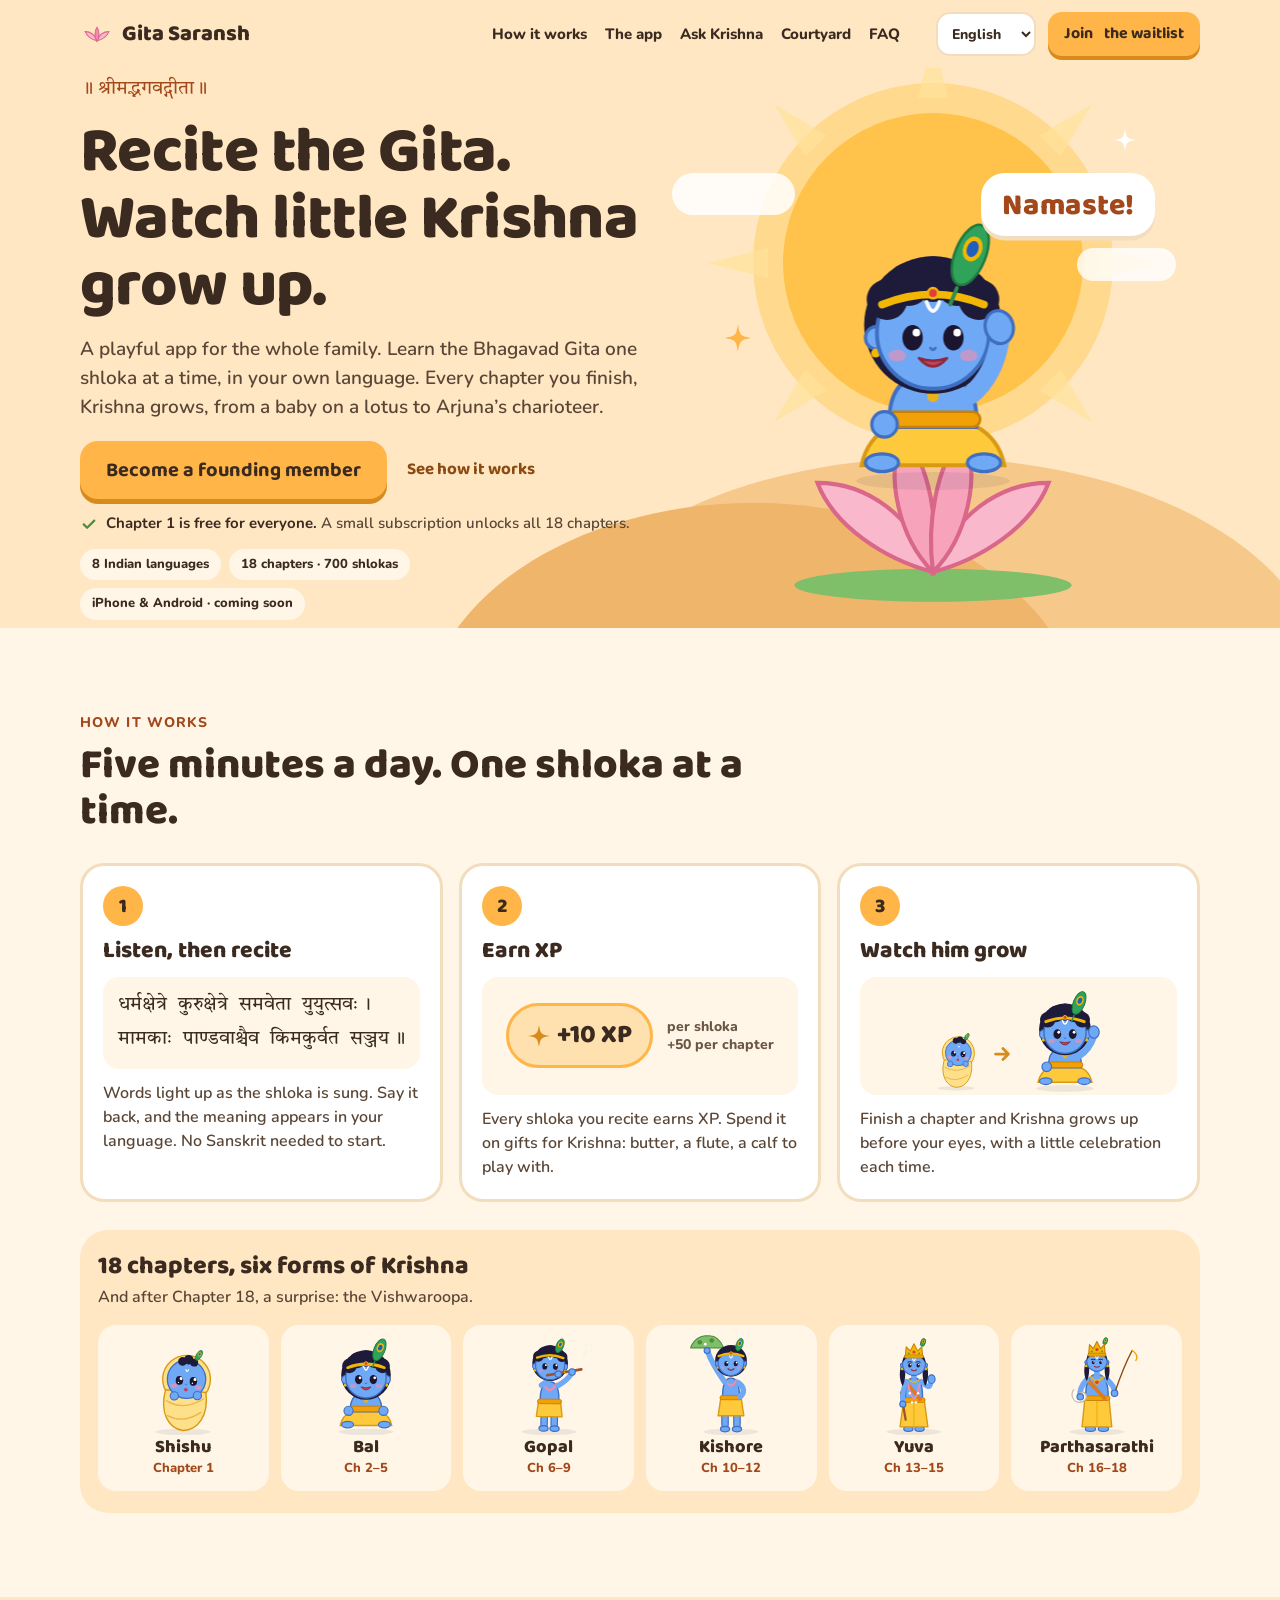
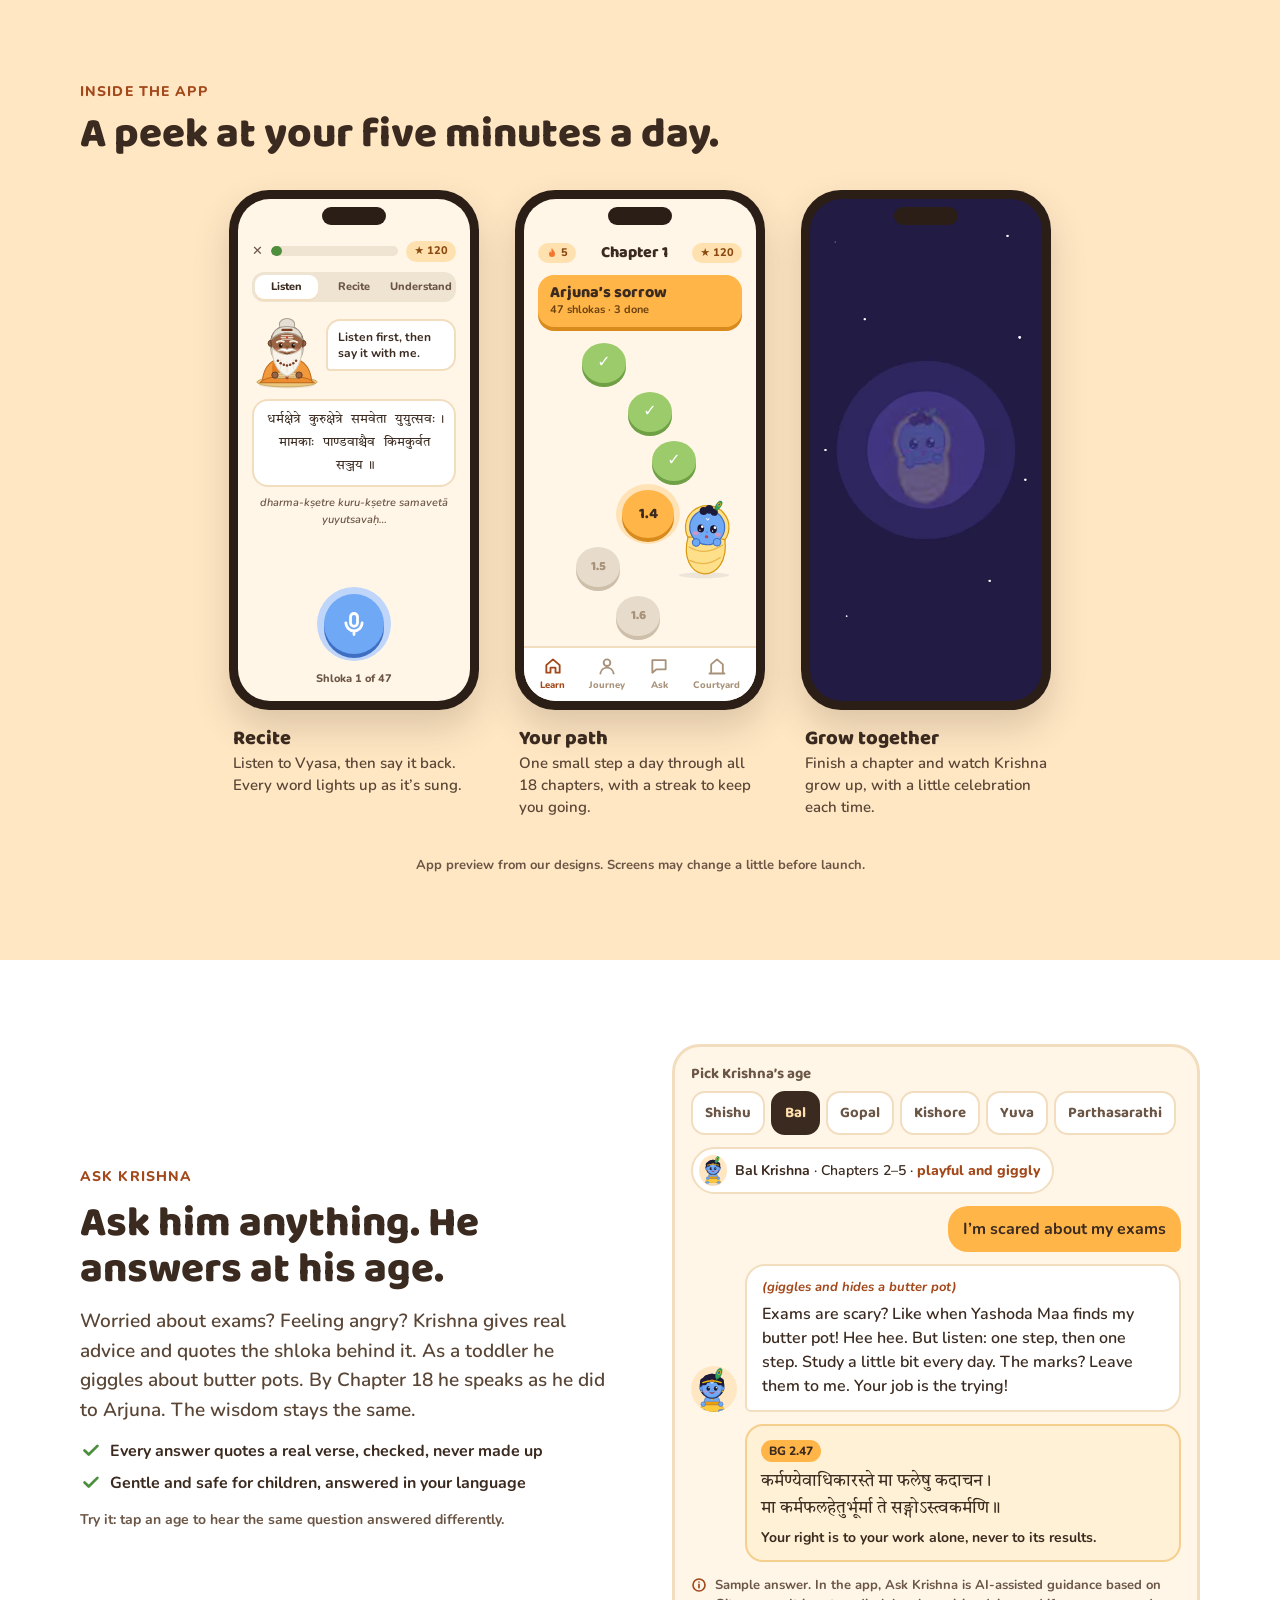
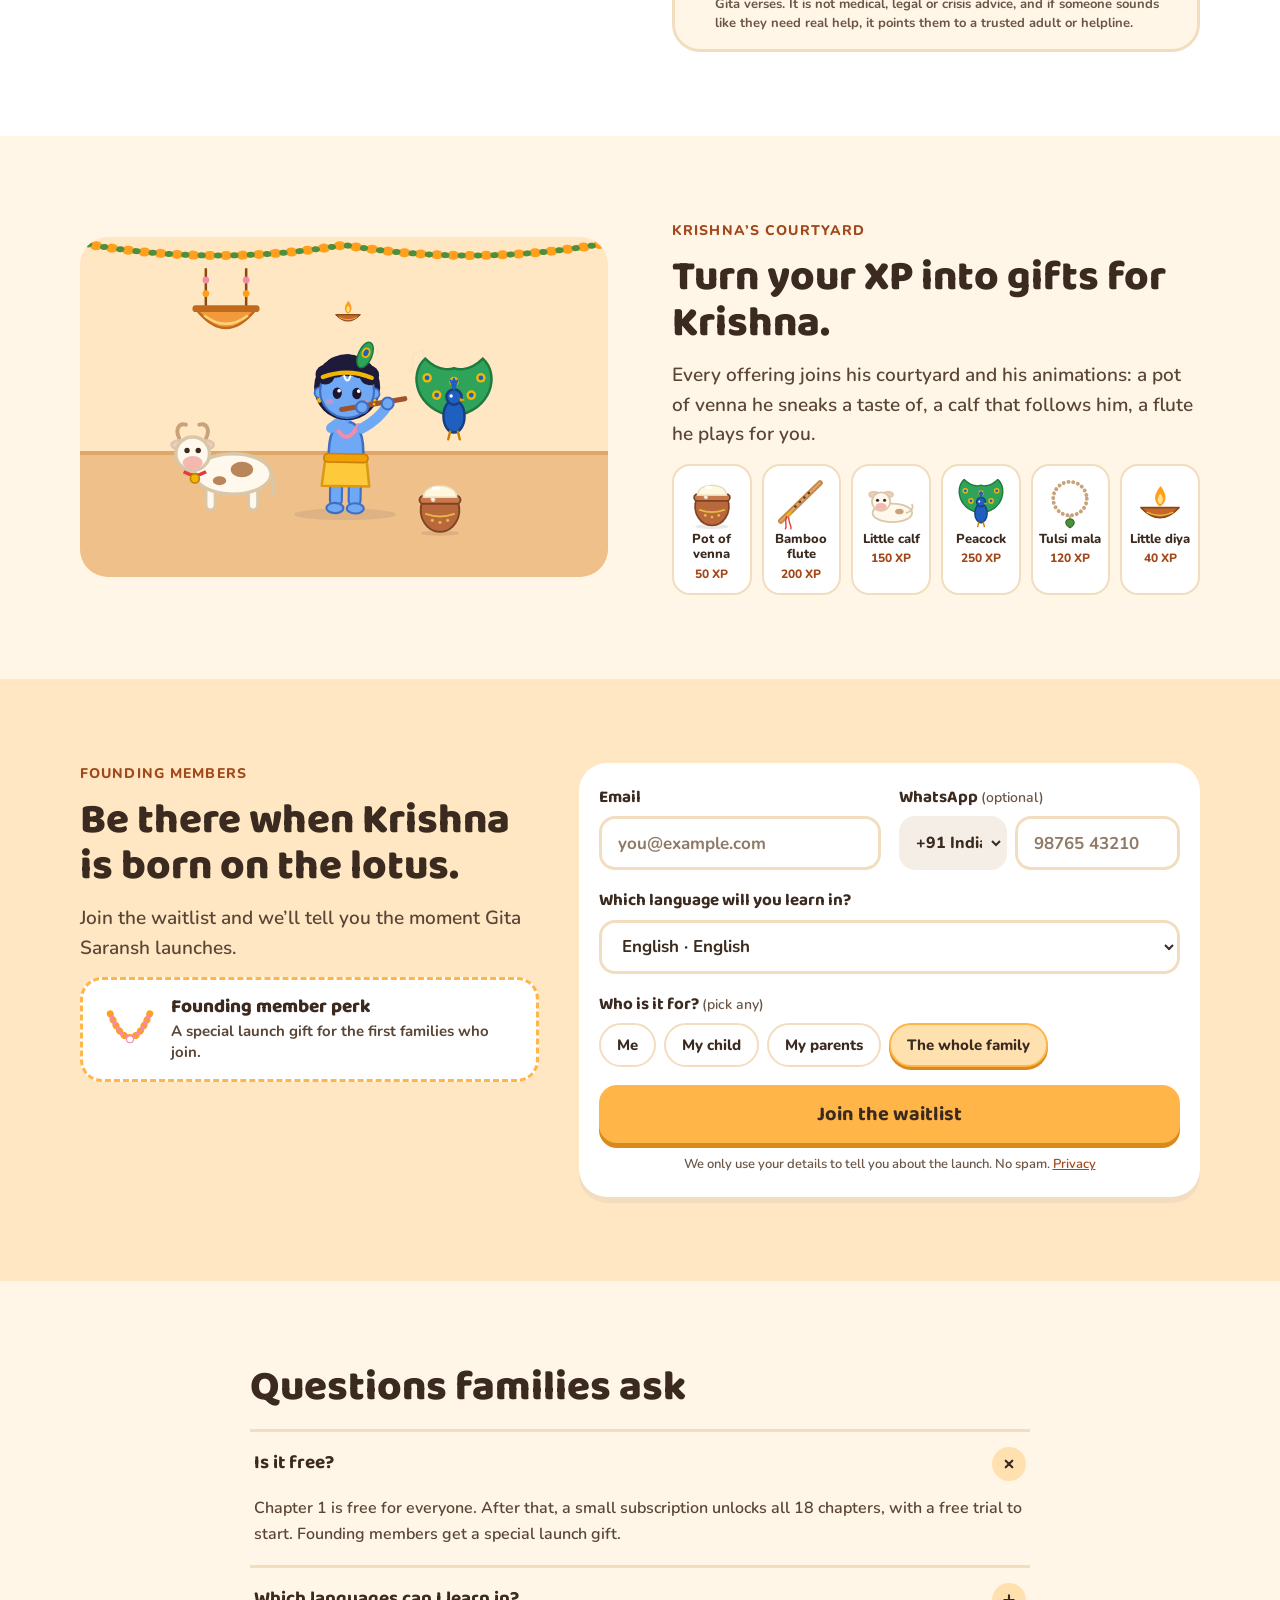
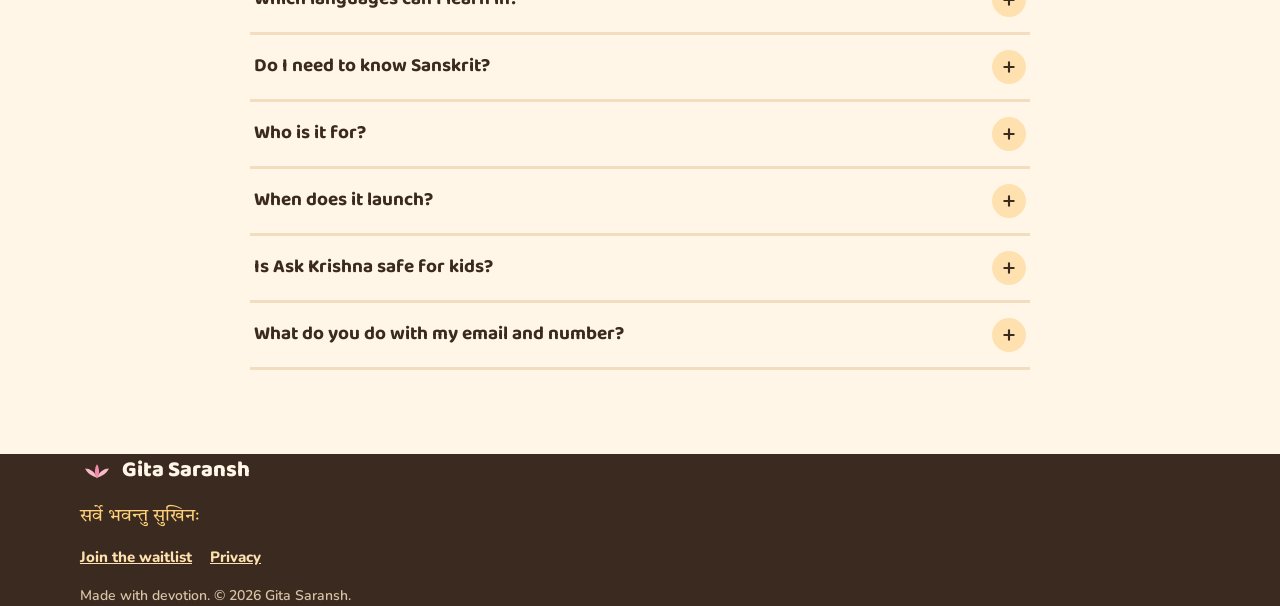
==== commit 94f563b8: "Gita Saransh waitlist website" ====
--- a/index.html
+++ b/index.html
@@ -12,10 +12,46 @@
 <meta property="og:description" content="Learn the Bhagavad Gita one shloka at a time, in your own language. Every chapter you finish, little Krishna grows.">
 <meta property="og:url" content="https://maharshi559.github.io/gita-saransh-website/">
 <meta property="og:image" content="https://maharshi559.github.io/gita-saransh-website/assets/og-image.png">
+<meta property="og:site_name" content="Gita Saransh">
+<meta property="og:locale" content="en_IN">
+<meta property="og:image:width" content="1200">
+<meta property="og:image:height" content="630">
+<meta property="og:image:alt" content="Little blue Krishna waving from a pink lotus under a golden sun, next to the words Recite the Gita. Watch little Krishna grow up.">
 <meta name="twitter:card" content="summary_large_image">
+<meta name="twitter:title" content="Gita Saransh: recite the Gita, watch Krishna grow">
+<meta name="twitter:description" content="Learn the Bhagavad Gita one shloka at a time, in your own language. Every chapter you finish, little Krishna grows.">
+<meta name="twitter:image" content="https://maharshi559.github.io/gita-saransh-website/assets/og-image.png">
+<script type="application/ld+json">
+{
+  "@context": "https://schema.org",
+  "@graph": [
+    {
+      "@type": "WebSite",
+      "@id": "https://maharshi559.github.io/gita-saransh-website/#website",
+      "name": "Gita Saransh",
+      "url": "https://maharshi559.github.io/gita-saransh-website/",
+      "inLanguage": "en"
+    },
+    {
+      "@type": "MobileApplication",
+      "name": "Gita Saransh",
+      "description": "A playful Bhagavad Gita app for the whole family. Recite one shloka at a time in your own language and watch little Krishna grow up with every chapter.",
+      "url": "https://maharshi559.github.io/gita-saransh-website/",
+      "image": "https://maharshi559.github.io/gita-saransh-website/assets/og-image.png",
+      "operatingSystem": "iOS, Android",
+      "applicationCategory": "EducationalApplication",
+      "inLanguage": ["en", "hi", "te", "ta", "kn", "mr", "bn", "gu", "sa"],
+      "audience": { "@type": "Audience", "audienceType": "Families, children with parents, adults and grandparents" },
+      "about": { "@type": "Book", "name": "Bhagavad Gita" }
+    }
+  ]
+}
+</script>
 <link rel="preconnect" href="https://fonts.googleapis.com">
 <link rel="preconnect" href="https://fonts.gstatic.com" crossorigin>
+<link rel="preload" as="style" href="https://fonts.googleapis.com/css2?family=Baloo+2:wght@500;600;700;800&family=Nunito:wght@500;600;700;800&family=Tiro+Devanagari+Sanskrit&display=swap">
 <link rel="stylesheet" href="https://fonts.googleapis.com/css2?family=Baloo+2:wght@500;600;700;800&family=Nunito:wght@500;600;700;800&family=Tiro+Devanagari+Sanskrit&display=swap">
+<link rel="preload" as="image" href="assets/krishna/toddler-wave.svg" type="image/svg+xml" fetchpriority="high">
 <link rel="stylesheet" href="styles.css">
 <script>document.documentElement.classList.add('js')</script>
 <script src="config.js" defer></script>
@@ -34,12 +70,13 @@
     </a>
     <nav class="nav" aria-label="Sections">
       <a class="navlink" href="#how">How it works</a>
+      <a class="navlink" href="#inside">The app</a>
       <a class="navlink" href="#ask">Ask Krishna</a>
       <a class="navlink" href="#courtyard">Courtyard</a>
       <a class="navlink" href="#faq">FAQ</a>
     </nav>
-    <label for="hdr-lang" class="sr-only">Your language</label>
-    <select id="hdr-lang" class="langsel" data-lang-select>
+    <label for="hdr-lang" class="langlbl"><span class="hide-s">Learn in</span><span class="sr-only"> (the language you’d like to learn the Gita in; this site is in English for now)</span></label>
+    <select id="hdr-lang" class="langsel" data-lang-select title="The language you’d like to learn in. This site is in English for now.">
       <option value="en">English</option>
       <option value="hi">हिन्दी</option>
       <option value="te">తెలుగు</option>
@@ -66,6 +103,7 @@
         <a class="btn" href="#join">Become a founding member</a>
         <a class="ghost" href="#how">See how it works</a>
       </div>
+      <p class="cta-note"><svg width="18" height="18" viewBox="0 0 24 24" fill="none" stroke="#4E8F3E" stroke-width="3" stroke-linecap="round" stroke-linejoin="round" aria-hidden="true"><path d="M5 12.5l4.5 4.5L19 7.5"/></svg><span><strong>Chapter 1 is free for everyone.</strong> <span data-tpl="Then {price} a month, with a {trial_length} free trial.">A small subscription unlocks all 18 chapters.</span></span></p>
       <div class="pills">
         <span class="pill">8 Indian languages</span>
         <span class="pill">18 chapters · 700 shlokas</span>
@@ -147,6 +185,67 @@
   </div>
 </section>
 
+<!-- inside the app -->
+<section id="inside" class="sec inside-sec">
+  <div class="wrap stack" style="gap:26px">
+    <div class="stack reveal" style="gap:10px;max-width:720px">
+      <span class="eyebrow">Inside the app</span>
+      <h2 class="h2">A peek at your five minutes a day.</h2>
+    </div>
+    <div class="phones">
+      <figure class="phone-fig reveal">
+        <div class="phone" role="img" aria-label="App screen, reciting Chapter 1, shloka 1. Vyasa says: listen first, then say it with me. The Sanskrit words light up one by one above a big microphone button.">
+          <div class="scr" aria-hidden="true">
+            <div class="scr-top"><span class="scr-x">✕</span><div class="scr-bar"><i style="width:9%"></i></div><span class="scr-chip">★ 120</span></div>
+            <div class="scr-seg"><span class="on">Listen</span><span>Recite</span><span>Understand</span></div>
+            <div class="scr-vyasa"><img src="assets/vyasa/idle.svg" width="70" height="77" alt=""><span class="scr-say">Listen first, then say it with me.</span></div>
+            <div class="scr-card sa" lang="sa"><span class="kw">धर्मक्षेत्रे</span> <span class="kw" style="animation-delay:.9s">कुरुक्षेत्रे</span> <span class="kw" style="animation-delay:1.8s">समवेता</span> <span class="kw" style="animation-delay:2.7s">युयुत्सवः</span> ।<br><span class="kw" style="animation-delay:3.6s">मामकाः</span> <span class="kw" style="animation-delay:4.5s">पाण्डवाश्चैव</span> <span class="kw" style="animation-delay:5.4s">किमकुर्वत</span> <span class="kw" style="animation-delay:6.3s">सञ्जय</span> ॥</div>
+            <p class="scr-iast">dharma-kṣetre kuru-kṣetre samavetā yuyutsavaḥ…</p>
+            <div class="scr-mic"><span class="scr-pulse a-pulse"></span><span class="scr-micbtn"><svg viewBox="0 0 24 24"><rect x="9" y="3" width="6" height="11" rx="3"/><path d="M5 11a7 7 0 0 0 14 0M12 18v3"/></svg></span></div>
+            <p class="scr-hint">Shloka 1 of 47</p>
+          </div>
+        </div>
+        <figcaption><strong>Recite</strong>Listen to Vyasa, then say it back. Every word lights up as it’s sung.</figcaption>
+      </figure>
+
+      <figure class="phone-fig reveal">
+        <div class="phone" role="img" aria-label="App screen, the Chapter 1 path. Three shlokas are done, the fourth is glowing as today’s shloka, and baby Krishna sits on his lotus beside the path. The top shows a 5 day streak and 120 XP.">
+          <div class="scr scr--path" aria-hidden="true">
+            <div class="scr-top"><span class="scr-chip scr-chip--fire"><svg viewBox="0 0 24 24" width="12" height="12"><path d="M12 2c1 4 6 6 6 12a6 6 0 0 1-12 0c0-3 2-5 3-6 0 2 1 3 2 3 0-4-1-6 1-9z" fill="#F2762E"/></svg>5</span><span class="scr-title">Chapter 1</span><span class="scr-chip">★ 120</span></div>
+            <div class="scr-unit"><strong>Arjuna’s sorrow</strong><span>47 shlokas · 3 done</span></div>
+            <div class="path">
+              <span class="node done" style="margin-left:0">✓</span>
+              <span class="node done" style="margin-left:46px">✓</span>
+              <span class="node done" style="margin-left:70px">✓</span>
+              <span class="node now a-bob" style="margin-left:40px">1.4</span>
+              <span class="node" style="margin-left:-6px">1.5</span>
+              <span class="node" style="margin-left:34px">1.6</span>
+              <img class="path-k" src="assets/krishna/newborn.svg" width="84" height="92" alt="">
+            </div>
+            <nav class="scr-tabs" aria-hidden="true"><span class="on"><svg viewBox="0 0 24 24"><path d="M4 11l8-7 8 7v9h-5v-6H9v6H4z"/></svg>Learn</span><span class=""><svg viewBox="0 0 24 24"><circle cx="12" cy="8" r="4"/><path d="M4 21c1-5 5-7 8-7s7 2 8 7"/></svg>Journey</span><span><svg viewBox="0 0 24 24"><path d="M4 5h16v11H9l-5 4z"/></svg>Ask</span><span><svg viewBox="0 0 24 24"><path d="M3 21h18M5 21V10l7-6 7 6v11"/></svg>Courtyard</span></nav>
+          </div>
+        </div>
+        <figcaption><strong>Your path</strong>One small step a day through all 18 chapters, with a streak to keep you going.</figcaption>
+      </figure>
+
+      <figure class="phone-fig reveal">
+        <div class="phone phone--video" role="img" aria-label="App screen, the growth moment after finishing Chapter 1: baby Krishna glows and grows into toddler Krishna, with petals falling.">
+          <div class="scr scr--video" aria-hidden="true">
+            <video data-grow-video poster="assets/app/growth-1-poster.jpg" muted loop playsinline preload="none" width="232" height="502"><source src="assets/app/growth-1.webm" type="video/webm"><source src="assets/app/growth-1.mp4" type="video/mp4"></video>
+            <div class="grow-text" data-grow-text>
+              <span class="grow-h">Krishna is growing up!</span>
+              <span class="grow-s">Bal Krishna · Chapters 2–5</span>
+              <span class="grow-btn">Start Chapter 2</span>
+            </div>
+          </div>
+        </div>
+        <figcaption><strong>Grow together</strong>Finish a chapter and watch Krishna grow up, with a little celebration each time.</figcaption>
+      </figure>
+    </div>
+    <p class="preview-note">App preview from our designs. Screens may change a little before launch.</p>
+  </div>
+</section>
+
 <!-- ask krishna -->
 <section id="ask" class="sec" style="background:#fff">
   <div class="wrap split">
@@ -161,7 +260,8 @@
       <span class="hint">Try it: tap an age to hear the same question answered differently.</span>
     </div>
     <div class="chat reveal">
-      <div class="agetabs" role="group" aria-label="Krishna’s age" data-ask-tabs>
+      <span class="lbl-sm" id="age-lbl">Pick Krishna’s age</span>
+      <div class="agetabs" role="group" aria-labelledby="age-lbl" data-ask-tabs>
         <button class="tab" type="button" aria-pressed="false" data-age="newborn">Shishu</button>
         <button class="tab" type="button" aria-pressed="true" data-age="toddler">Bal</button>
         <button class="tab" type="button" aria-pressed="false" data-age="boy">Gopal</button>
@@ -169,10 +269,12 @@
         <button class="tab" type="button" aria-pressed="false" data-age="youth">Yuva</button>
         <button class="tab" type="button" aria-pressed="false" data-age="adult">Parthasarathi</button>
       </div>
+      <p class="stage" data-ask-stage><img src="assets/krishna/toddler.svg" width="28" height="31" alt="" data-ask-stage-img><span><strong data-ask-stage-name>Bal Krishna</strong> · <span data-ask-stage-span>Chapters 2–5</span> · <em data-ask-stage-tone>playful and giggly</em></span></p>
       <div class="q-bubble">I’m scared about my exams</div>
       <div class="a-row">
         <div class="avatar"><img src="assets/krishna/toddler.svg" width="46" height="51" alt="" data-ask-avatar></div>
-        <div class="a-bubble" aria-live="polite" data-ask-bubble>
+        <div class="a-bubble" aria-live="polite" aria-atomic="true" data-ask-bubble>
+          <span class="sr-only" data-ask-sr>Bal Krishna, chapters 2 to 5, answers:</span>
           <div class="gesture" data-ask-gesture>(giggles and hides a butter pot)</div>
           <span data-ask-reply>Exams are scary? Like when Yashoda Maa finds my butter pot! Hee hee. But listen: one step, then one step. Study a little bit every day. The marks? Leave them to me. Your job is the trying!</span>
         </div>
@@ -182,6 +284,7 @@
         <div class="sa" lang="sa">कर्मण्येवाधिकारस्ते मा फलेषु कदाचन ।<br>मा कर्मफलहेतुर्भूर्मा ते सङ्गोऽस्त्वकर्मणि ॥</div>
         <div class="verse-en">Your right is to your work alone, never to its results.</div>
       </div>
+      <p class="disclaimer"><svg width="16" height="16" viewBox="0 0 24 24" fill="none" stroke="currentColor" stroke-width="2.5" stroke-linecap="round" stroke-linejoin="round" aria-hidden="true"><circle cx="12" cy="12" r="9"/><path d="M12 11v5M12 7.5v.01"/></svg><span>Sample answer. In the app, Ask Krishna is AI-assisted guidance based on Gita verses. It is not medical, legal or crisis advice, and if someone sounds like they need real help, it points them to a trusted adult or helpline.</span></p>
     </div>
   </div>
 </section>
@@ -240,7 +343,7 @@
           <img class="a-bob" src="assets/krishna/toddler-wave.svg" width="130" height="143" alt="">
           <img src="assets/vyasa/bless.svg" width="120" height="132" alt="">
         </div>
-        <span class="joined-title" data-joined-title>You’re a founding member!</span>
+        <h3 class="joined-title" tabindex="-1" data-joined-title>You’re a founding member!</h3>
         <p>Vyasa has written your name down. We’ll write to <b data-shown-email>you</b> when Gita Saransh launches<span data-shown-wa hidden> and send a WhatsApp message to <span data-shown-wa-num></span></span>.</p>
         <a class="btn btn--green" href="#" target="_blank" rel="noopener" data-share>Share with family on WhatsApp</a>
         <button class="ghost" type="button" data-edit>Change my details</button>
--- a/styles.css
+++ b/styles.css
@@ -97,8 +97,8 @@
 .brand:hover { color: var(--ink); }
 .brand span { font-family: var(--f-head); font-weight: 800; font-size: 22px; white-space: nowrap; }
 @media (max-width: 440px) { .hdr { gap: 8px; } .brand { gap: 6px; min-width: 0; } .brand span { font-size: 19px; overflow: hidden; text-overflow: ellipsis; } .langsel { padding: 0 4px; font-size: 13px; max-width: 108px; } .btn--sm { padding: 0 12px; } }
-.nav { display: none; gap: 22px; align-items: center; margin-right: 8px; }
-.navlink { font-weight: 800; font-size: 15px; color: var(--ink); text-decoration: none; padding: 10px 4px; }
+.nav { display: none; gap: 14px; align-items: center; margin-right: 8px; }
+.navlink { font-weight: 800; font-size: 15px; color: var(--ink); text-decoration: none; padding: 10px 4px; white-space: nowrap; }
 .navlink:hover { color: var(--rust); }
 .langsel {
   height: 44px; border-radius: 14px; border: 2px solid var(--line); background: #fff;
@@ -236,7 +236,7 @@
 .hp { position: absolute; left: -9999px; width: 1px; height: 1px; overflow: hidden; }
 .joined { align-items: center; text-align: center; gap: 10px; padding: 26px 22px; }
 .joined-art { display: flex; align-items: flex-end; gap: 4px; }
-.joined-title { font-family: var(--f-head); font-weight: 800; font-size: 30px; line-height: 1.1; }
+.joined-title { margin: 0; font-family: var(--f-head); font-weight: 800; font-size: 30px; line-height: 1.1; }
 .joined p { margin: 0; font-size: 16px; line-height: 1.5; color: var(--ink-soft); max-width: 420px; }
 
 /* faq */
@@ -304,6 +304,83 @@
   .js .reveal { opacity: 1; transform: none; }
 }
 
+
+/* ---------- header language label ---------- */
+.langlbl { font-weight: 800; font-size: 14px; color: var(--ink-mute); white-space: nowrap; }
+
+/* ---------- hero pricing note ---------- */
+.cta-note { margin: 0; display: flex; gap: 8px; align-items: flex-start; font-size: 15px; line-height: 1.45; color: var(--ink-soft); }
+.cta-note svg { flex-shrink: 0; margin-top: 2px; }
+.cta-note strong { color: var(--ink); }
+
+/* ---------- ask krishna: label, stage, disclaimer ---------- */
+.lbl-sm { font-family: var(--f-head); font-weight: 700; font-size: 15px; color: var(--ink-mute); margin-bottom: -6px; }
+.stage {
+  margin: 0; display: flex; align-items: center; gap: 8px; padding: 6px 12px 6px 6px; align-self: flex-start;
+  border-radius: 999px; background: #fff; border: 2px solid var(--line); font-size: 14px; line-height: 1.3;
+}
+.stage img { flex-shrink: 0; border-radius: 50%; background: var(--peach); }
+.stage em { color: var(--rust); font-style: normal; font-weight: 800; }
+.stage.flash { animation: gs-pop .5s cubic-bezier(.2,.9,.3,1.2) both; }
+.disclaimer { margin: 2px 0 0; display: flex; gap: 8px; align-items: flex-start; font-size: 13px; font-weight: 700; line-height: 1.45; color: var(--ink-mute); }
+.disclaimer svg { flex-shrink: 0; margin-top: 1px; color: var(--rust); }
+
+/* ---------- inside the app: phone mockups ---------- */
+.inside-sec { background: var(--peach); overflow: hidden; }
+.phones { display: flex; gap: 22px; overflow-x: auto; scroll-snap-type: x mandatory; padding: 6px 20px 18px; margin: 0 -20px; scrollbar-width: none; }
+.phones::-webkit-scrollbar { display: none; }
+.phone-fig { flex: 0 0 250px; margin: 0; display: flex; flex-direction: column; gap: 14px; scroll-snap-align: center; }
+.phone-fig figcaption { font-size: 15px; line-height: 1.45; color: var(--ink-soft); padding: 0 4px; }
+.phone-fig figcaption strong { display: block; font-family: var(--f-head); font-weight: 800; font-size: 20px; color: var(--ink); }
+.phone { position: relative; width: 250px; height: 520px; border-radius: 40px; background: #2B1E16; padding: 9px; box-shadow: 0 18px 36px rgba(59,42,31,.18); }
+.phone::before { content: ""; position: absolute; z-index: 3; top: 17px; left: 50%; width: 64px; height: 18px; margin-left: -32px; border-radius: 10px; background: #2B1E16; }
+.scr { position: relative; height: 100%; border-radius: 32px; overflow: hidden; background: var(--ghee); display: flex; flex-direction: column; gap: 10px; padding: 42px 14px 14px; font-size: 13px; }
+.scr-top { display: flex; align-items: center; gap: 8px; }
+.scr-x { font-size: 13px; color: var(--ink-mute); }
+.scr-bar { flex: 1; height: 10px; border-radius: 6px; background: #EFE3D1; overflow: hidden; }
+.scr-bar i { display: block; height: 100%; border-radius: 6px; background: #4E8F3E; }
+.scr-chip { display: inline-flex; align-items: center; gap: 3px; padding: 2px 8px; border-radius: 999px; background: var(--peach-soft); font-weight: 800; font-size: 11px; color: #8A4A12; }
+.scr-title { flex: 1; text-align: center; font-family: var(--f-head); font-weight: 800; font-size: 16px; }
+.scr-seg { display: flex; gap: 4px; padding: 3px; border-radius: 12px; background: #EFE3D1; }
+.scr-seg span { flex: 1; text-align: center; padding: 4px 0; border-radius: 9px; font-weight: 800; font-size: 11px; color: var(--ink-mute); }
+.scr-seg .on { background: #fff; color: var(--ink); box-shadow: 0 2px 0 var(--line); }
+.scr-vyasa { display: flex; align-items: flex-end; gap: 4px; }
+.scr-say { padding: 8px 10px; border-radius: 14px 14px 14px 4px; background: #fff; border: 2px solid var(--line); font-weight: 700; font-size: 12px; line-height: 1.35; margin-bottom: 18px; }
+.scr-card { border-radius: 16px; background: #fff; border: 2px solid var(--line); padding: 8px 6px; font-size: 13px; line-height: 1.75; text-align: center; }
+.scr-iast { margin: -2px 0 0; text-align: center; font-size: 11px; font-style: italic; color: var(--ink-mute); }
+.scr-mic { position: relative; width: 74px; height: 74px; margin: auto auto 0; }
+.scr-pulse { position: absolute; inset: 0; border-radius: 50%; background: #BFD6FA; }
+.scr-micbtn { position: absolute; inset: 7px; border-radius: 50%; background: #6FA8F5; box-shadow: 0 4px 0 #3F6FC2; display: flex; align-items: center; justify-content: center; }
+.scr-micbtn svg { width: 28px; height: 28px; fill: none; stroke: #fff; stroke-width: 2.4; stroke-linecap: round; }
+.scr-hint { margin: 0; text-align: center; font-weight: 800; font-size: 11px; color: var(--ink-mute); }
+.scr--path { padding-bottom: 0; }
+.scr-unit { border-radius: 16px; background: var(--marigold); box-shadow: 0 4px 0 var(--marigold-deep); padding: 9px 12px; display: flex; flex-direction: column; }
+.scr-unit strong { font-family: var(--f-head); font-weight: 800; font-size: 16px; line-height: 1.1; }
+.scr-unit span { font-weight: 700; font-size: 11px; color: #6B4210; }
+.path { position: relative; flex: 1; display: flex; flex-direction: column; align-items: flex-start; gap: 9px; padding: 6px 0 0 44px; }
+.node { width: 44px; height: 40px; border-radius: 50%; display: flex; align-items: center; justify-content: center; background: #E7DCCB; box-shadow: 0 4px 0 #CDBFA9; color: #A8927A; font-family: var(--f-head); font-weight: 800; font-size: 13px; }
+.node.done { background: #9CCB6B; box-shadow: 0 4px 0 #6FA046; color: #fff; font-size: 16px; }
+.node.now { width: 52px; height: 48px; background: var(--marigold); box-shadow: 0 4px 0 var(--marigold-deep), 0 0 0 6px rgba(255,181,71,.3); color: var(--ink); font-size: 15px; }
+.path-k { position: absolute; right: -4px; top: 150px; }
+.scr-tabs { display: flex; justify-content: space-around; margin: 0 -14px; padding: 8px 4px 12px; background: #fff; border-top: 2px solid var(--line); }
+.scr-tabs span { display: flex; flex-direction: column; align-items: center; gap: 2px; font-weight: 800; font-size: 9.5px; color: #A8927A; }
+.scr-tabs svg { width: 20px; height: 20px; fill: none; stroke: currentColor; stroke-width: 2.2; stroke-linejoin: round; stroke-linecap: round; }
+.scr-tabs .on { color: #A3481A; }
+.scr--video { padding: 0; background: #211A40; }
+.scr--video video { width: 100%; height: 100%; object-fit: cover; display: block; }
+.grow-text { position: absolute; left: 12px; right: 12px; bottom: 26px; display: flex; flex-direction: column; align-items: center; gap: 4px; text-align: center; color: #FFF6E8; opacity: 0; transform: translateY(10px); transition: opacity .5s, transform .5s; }
+.grow-text.on { opacity: 1; transform: none; }
+.grow-h { font-family: var(--f-head); font-weight: 800; font-size: 22px; line-height: 1.1; text-shadow: 0 2px 10px rgba(0,0,0,.35); }
+.grow-s { font-weight: 800; font-size: 12px; color: #FFD27A; }
+.grow-btn { margin-top: 8px; padding: 9px 18px; border-radius: 14px; background: var(--marigold); color: var(--ink); box-shadow: 0 4px 0 var(--marigold-deep); font-family: var(--f-head); font-weight: 800; font-size: 14px; }
+.preview-note { margin: -6px 0 0; font-size: 13px; font-weight: 700; color: var(--ink-mute); }
+@media (min-width: 900px) {
+  .phones { justify-content: center; overflow: visible; margin: 0; padding: 6px 0 18px; gap: 36px; }
+  .preview-note { text-align: center; }
+}
+@media (max-width: 699px) { .langlbl .hide-s { display: none; } }
+@media (min-width: 1100px) and (max-width: 1299px) { .langlbl .hide-s { display: none; } .nav { gap: 10px; } }
+
 /* ---------- tablet ≥700 ---------- */
 @media (min-width: 700px) {
   .wrap { padding: 0 40px; }
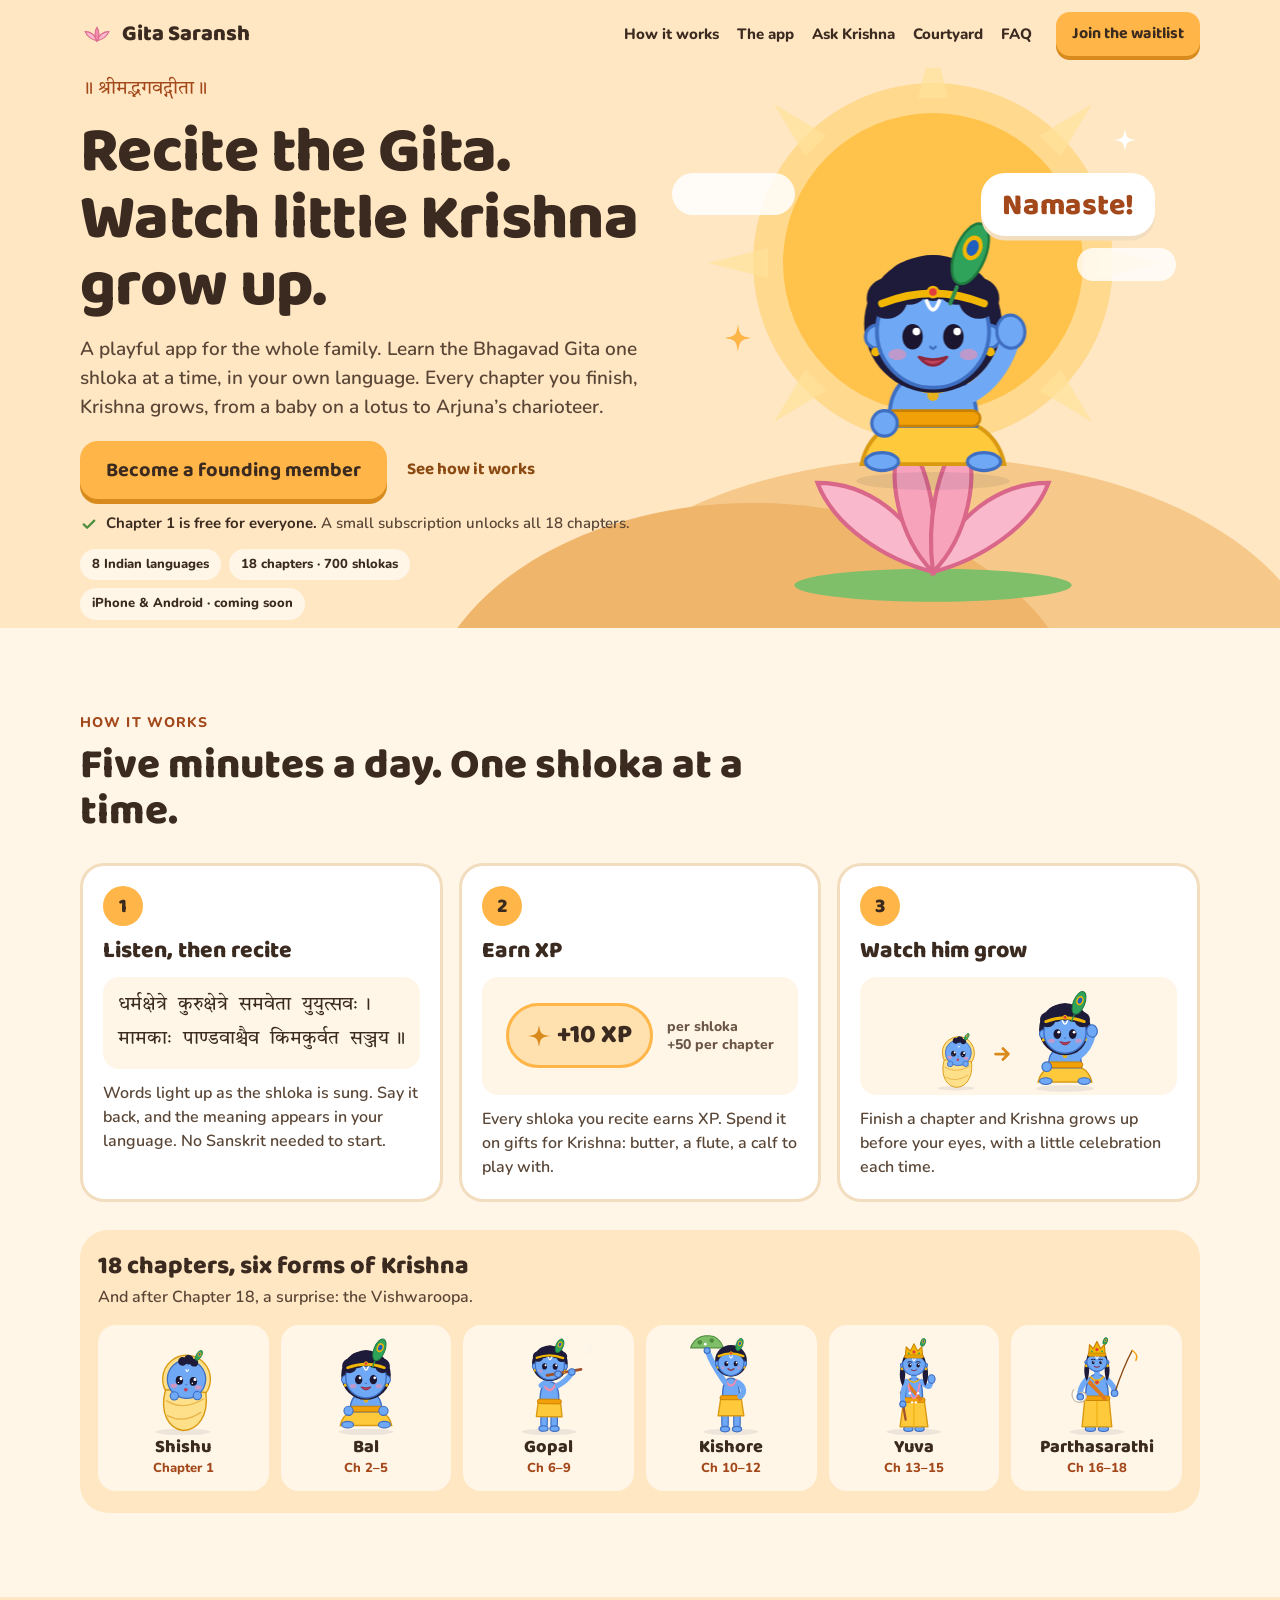
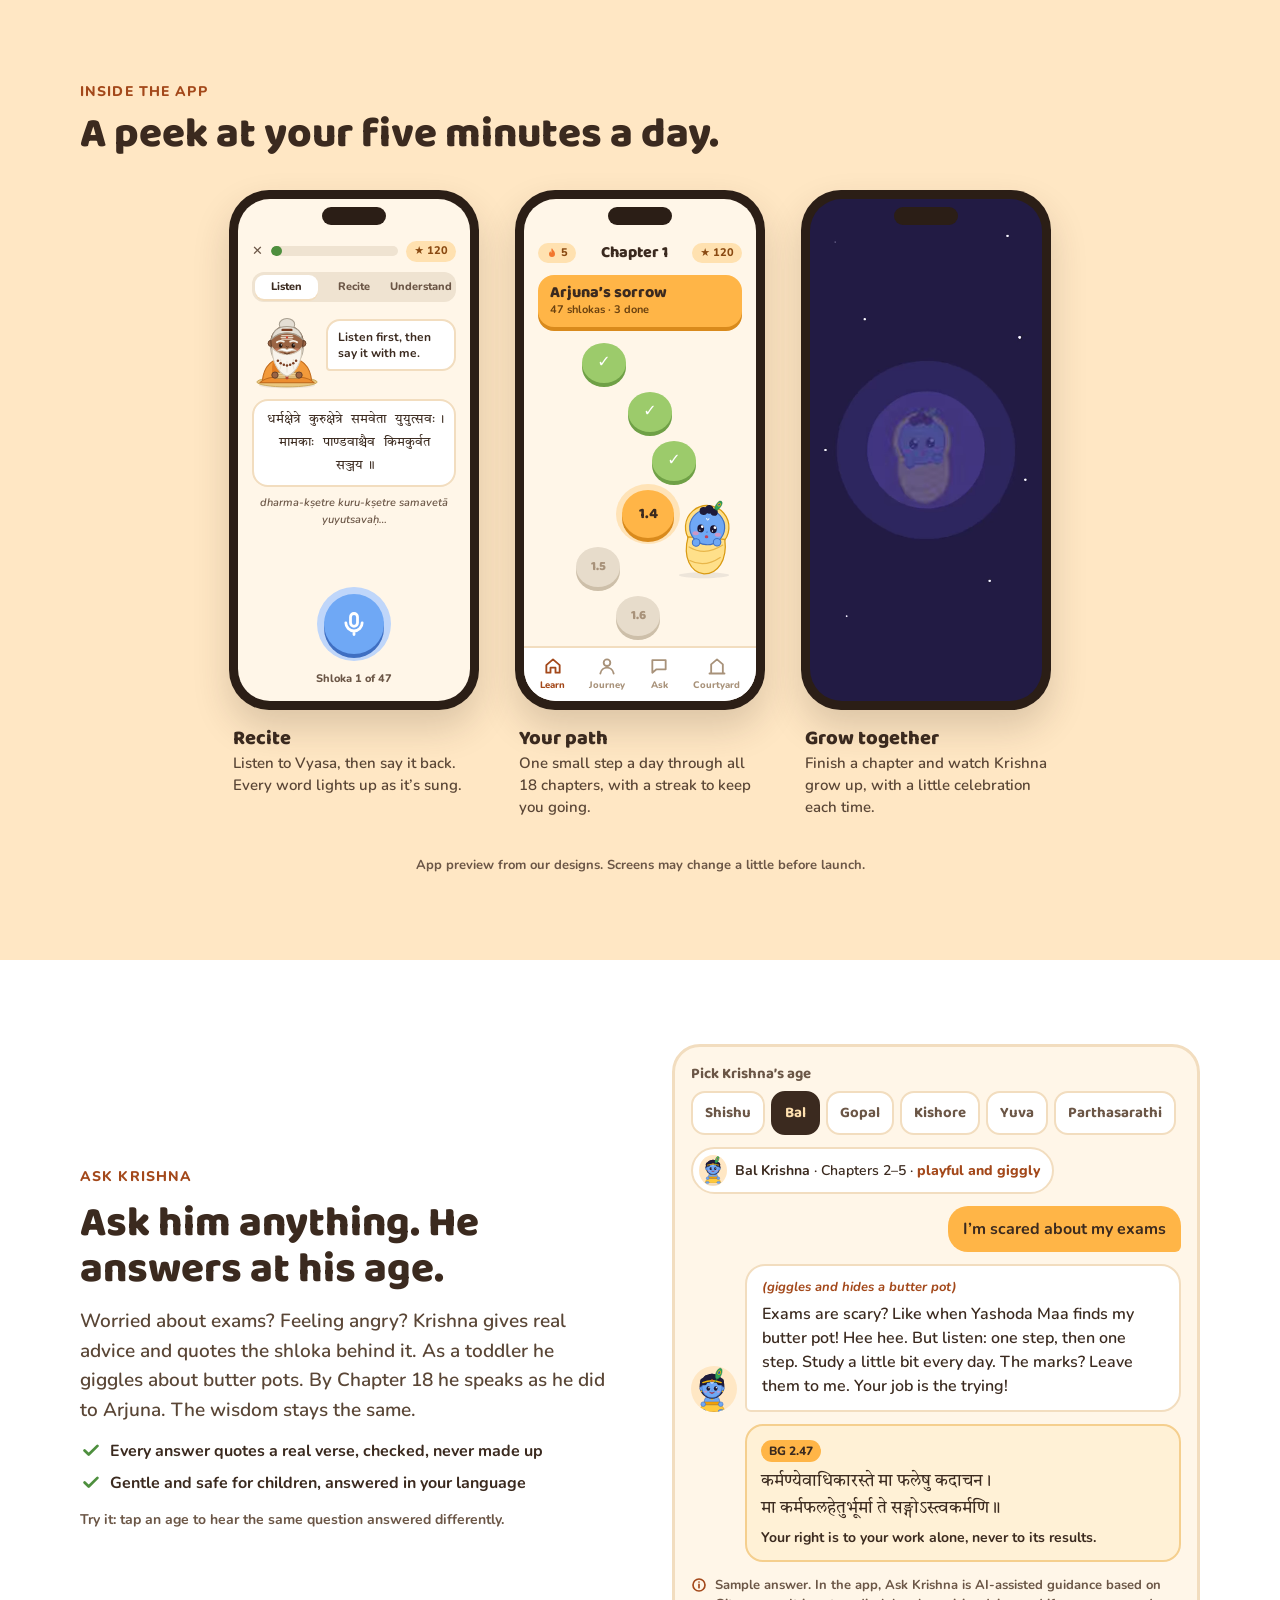
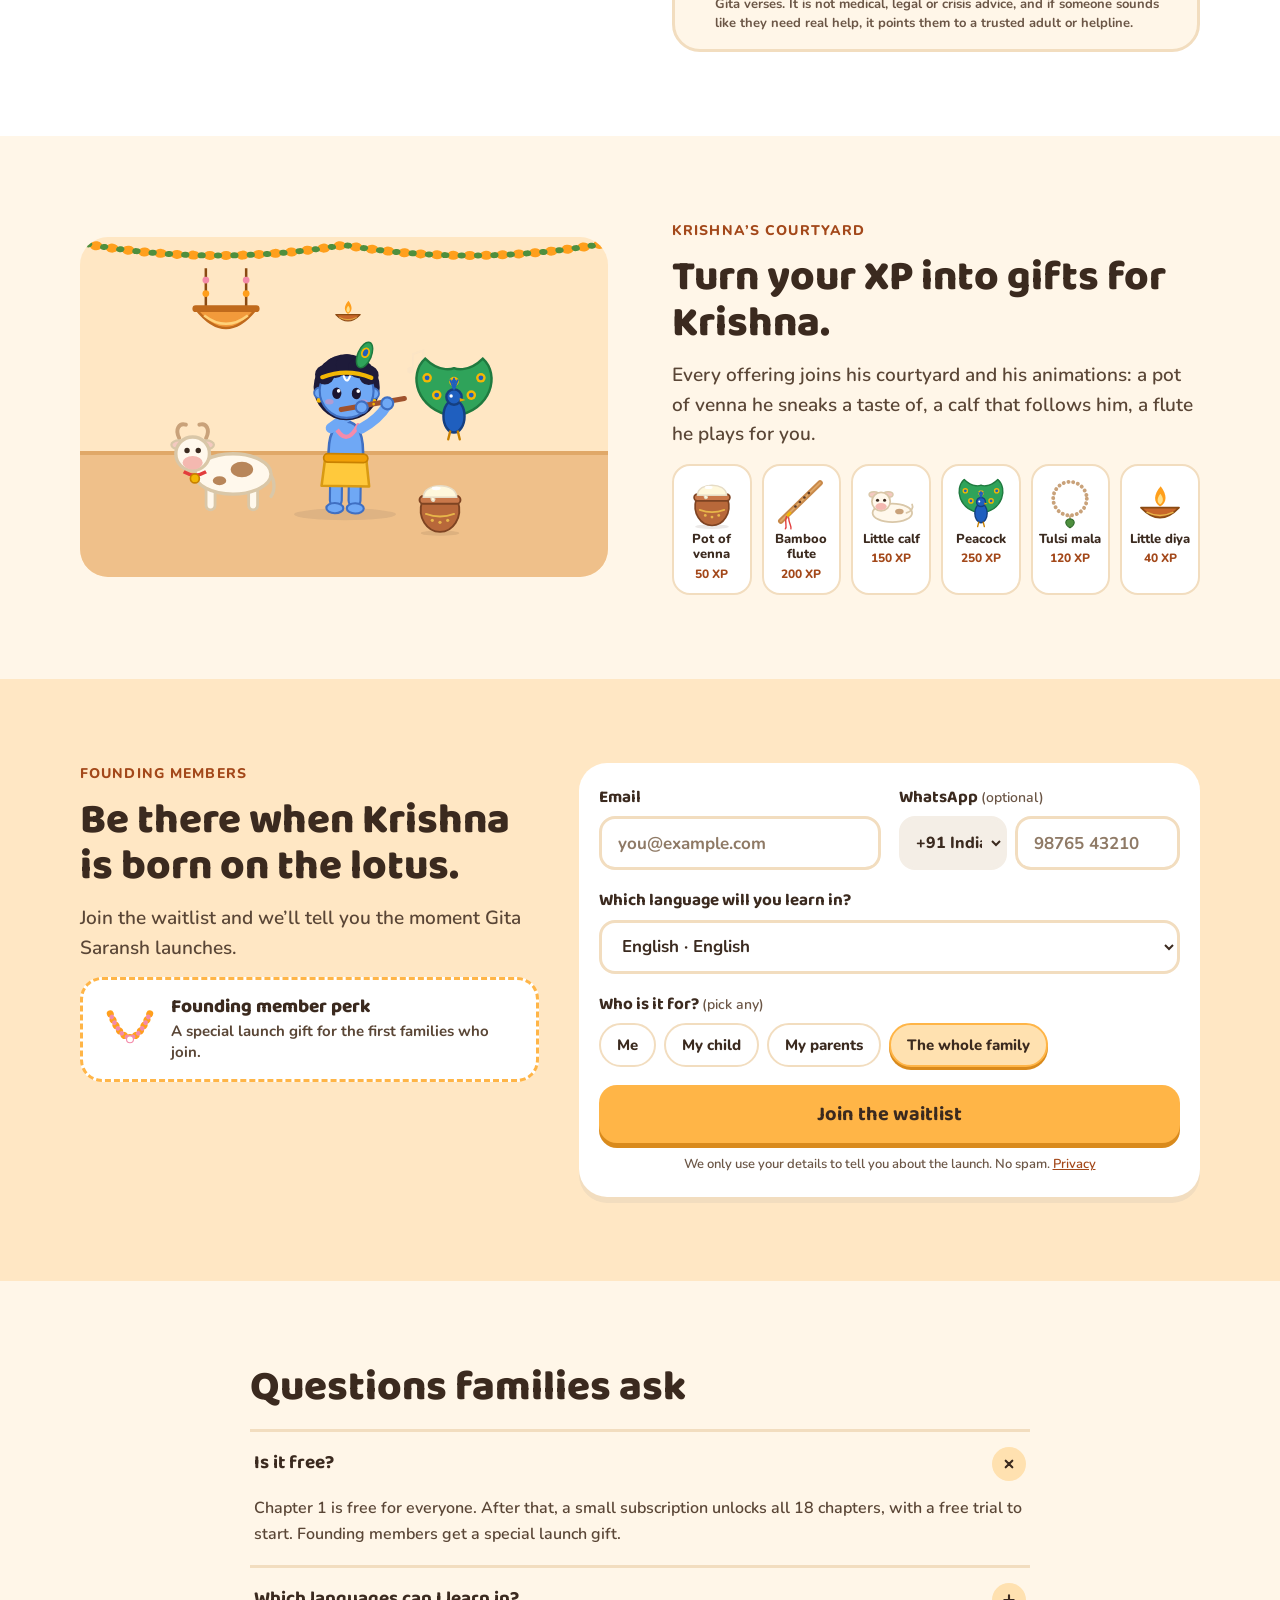
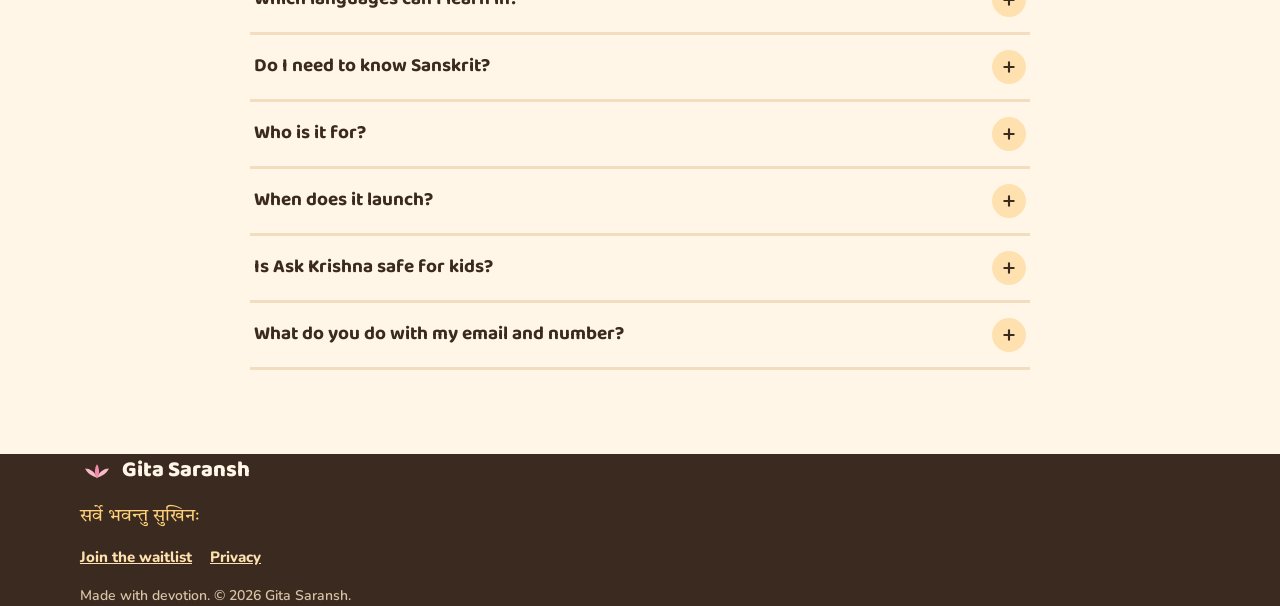
==== commit fc5aacb1: "Gita Saransh waitlist website update" ====
--- a/index.html
+++ b/index.html
@@ -75,17 +75,6 @@
       <a class="navlink" href="#courtyard">Courtyard</a>
       <a class="navlink" href="#faq">FAQ</a>
     </nav>
-    <label for="hdr-lang" class="langlbl"><span class="hide-s">Learn in</span><span class="sr-only"> (the language you’d like to learn the Gita in; this site is in English for now)</span></label>
-    <select id="hdr-lang" class="langsel" data-lang-select title="The language you’d like to learn in. This site is in English for now.">
-      <option value="en">English</option>
-      <option value="hi">हिन्दी</option>
-      <option value="te">తెలుగు</option>
-      <option value="ta">தமிழ்</option>
-      <option value="kn">ಕನ್ನಡ</option>
-      <option value="mr">मराठी</option>
-      <option value="bn">বাংলা</option>
-      <option value="gu">ગુજરાતી</option>
-    </select>
     <a class="btn btn--sm" href="#join">Join<span class="hide-s">&nbsp;the waitlist</span></a>
   </div>
 </header>
--- a/styles.css
+++ b/styles.css
@@ -78,7 +78,7 @@
 .btn:active { transform: translateY(4px); box-shadow: 0 1px 0 var(--marigold-deep); }
 .btn[disabled] { background: #EFE3D1; color: #7D6A58; box-shadow: 0 5px 0 #DCCDB7; cursor: progress; transform: none; filter: none; }
 .btn--block { width: 100%; }
-.btn--sm { min-height: 44px; padding: 0 16px; white-space: nowrap; font-size: 16px; border-radius: 14px; box-shadow: 0 4px 0 var(--marigold-deep); }
+.btn--sm { min-height: 44px; padding: 0 16px; white-space: nowrap; gap: 0; font-size: 16px; border-radius: 14px; box-shadow: 0 4px 0 var(--marigold-deep); }
 .btn--green { background: var(--tulsi); color: #fff; box-shadow: 0 5px 0 var(--tulsi-deep); }
 .btn--green:hover { color: #fff; }
 .btn--green:active { box-shadow: 0 1px 0 var(--tulsi-deep); }
@@ -96,14 +96,10 @@
 .brand { display: flex; align-items: center; gap: 8px; flex-grow: 1; color: var(--ink); text-decoration: none; }
 .brand:hover { color: var(--ink); }
 .brand span { font-family: var(--f-head); font-weight: 800; font-size: 22px; white-space: nowrap; }
-@media (max-width: 440px) { .hdr { gap: 8px; } .brand { gap: 6px; min-width: 0; } .brand span { font-size: 19px; overflow: hidden; text-overflow: ellipsis; } .langsel { padding: 0 4px; font-size: 13px; max-width: 108px; } .btn--sm { padding: 0 12px; } }
+@media (max-width: 440px) { .hdr { gap: 8px; } .brand { gap: 6px; min-width: 0; } .brand span { font-size: 19px; overflow: hidden; text-overflow: ellipsis; } .btn--sm { padding: 0 12px; } }
 .nav { display: none; gap: 14px; align-items: center; margin-right: 8px; }
 .navlink { font-weight: 800; font-size: 15px; color: var(--ink); text-decoration: none; padding: 10px 4px; white-space: nowrap; }
 .navlink:hover { color: var(--rust); }
-.langsel {
-  height: 44px; border-radius: 14px; border: 2px solid var(--line); background: #fff;
-  padding: 0 10px; font-family: var(--f-body); font-weight: 800; font-size: 14px; color: var(--ink); cursor: pointer;
-}
 .hide-s { display: none; }
 
 /* ---------- hero ---------- */
@@ -305,8 +301,6 @@
 }
 
 
-/* ---------- header language label ---------- */
-.langlbl { font-weight: 800; font-size: 14px; color: var(--ink-mute); white-space: nowrap; }
 
 /* ---------- hero pricing note ---------- */
 .cta-note { margin: 0; display: flex; gap: 8px; align-items: flex-start; font-size: 15px; line-height: 1.45; color: var(--ink-soft); }
@@ -378,8 +372,7 @@
   .phones { justify-content: center; overflow: visible; margin: 0; padding: 6px 0 18px; gap: 36px; }
   .preview-note { text-align: center; }
 }
-@media (max-width: 699px) { .langlbl .hide-s { display: none; } }
-@media (min-width: 1100px) and (max-width: 1299px) { .langlbl .hide-s { display: none; } .nav { gap: 10px; } }
+@media (min-width: 1100px) and (max-width: 1299px) { .nav { gap: 10px; } }
 
 /* ---------- tablet ≥700 ---------- */
 @media (min-width: 700px) {
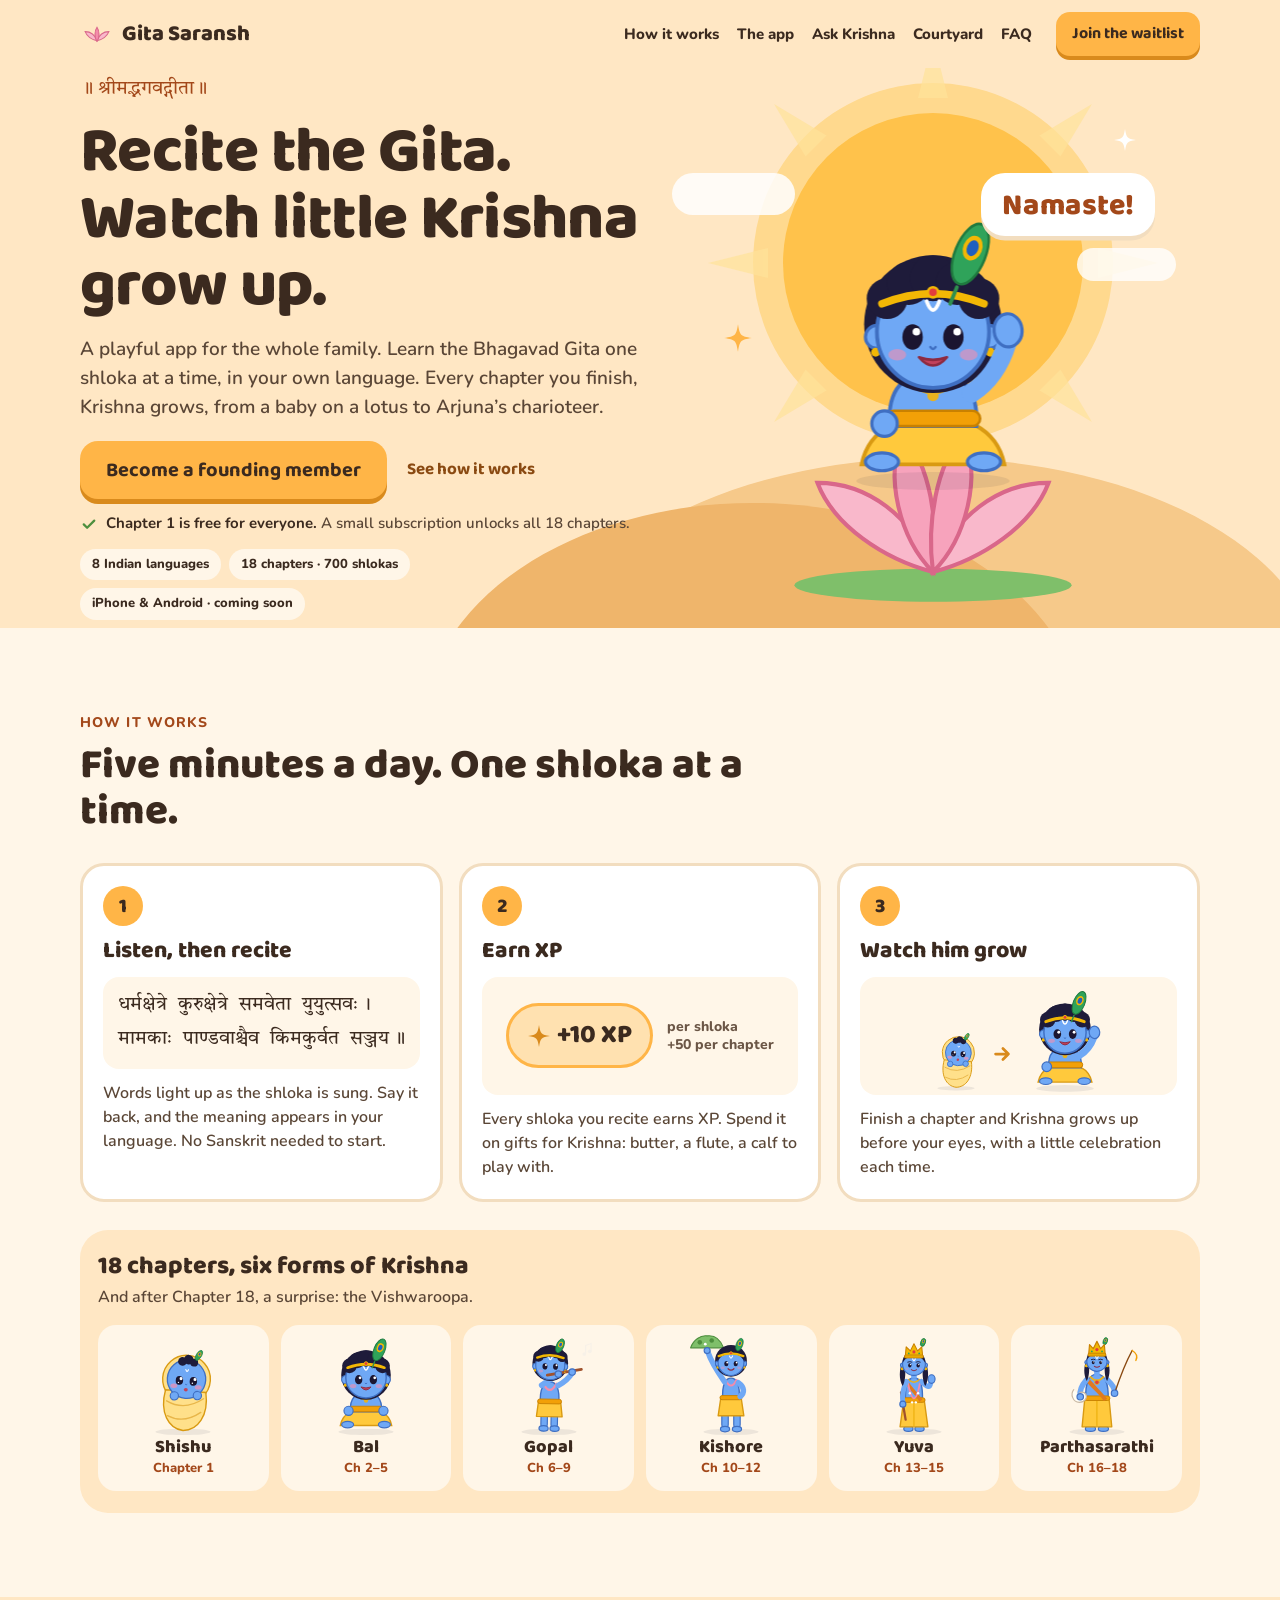
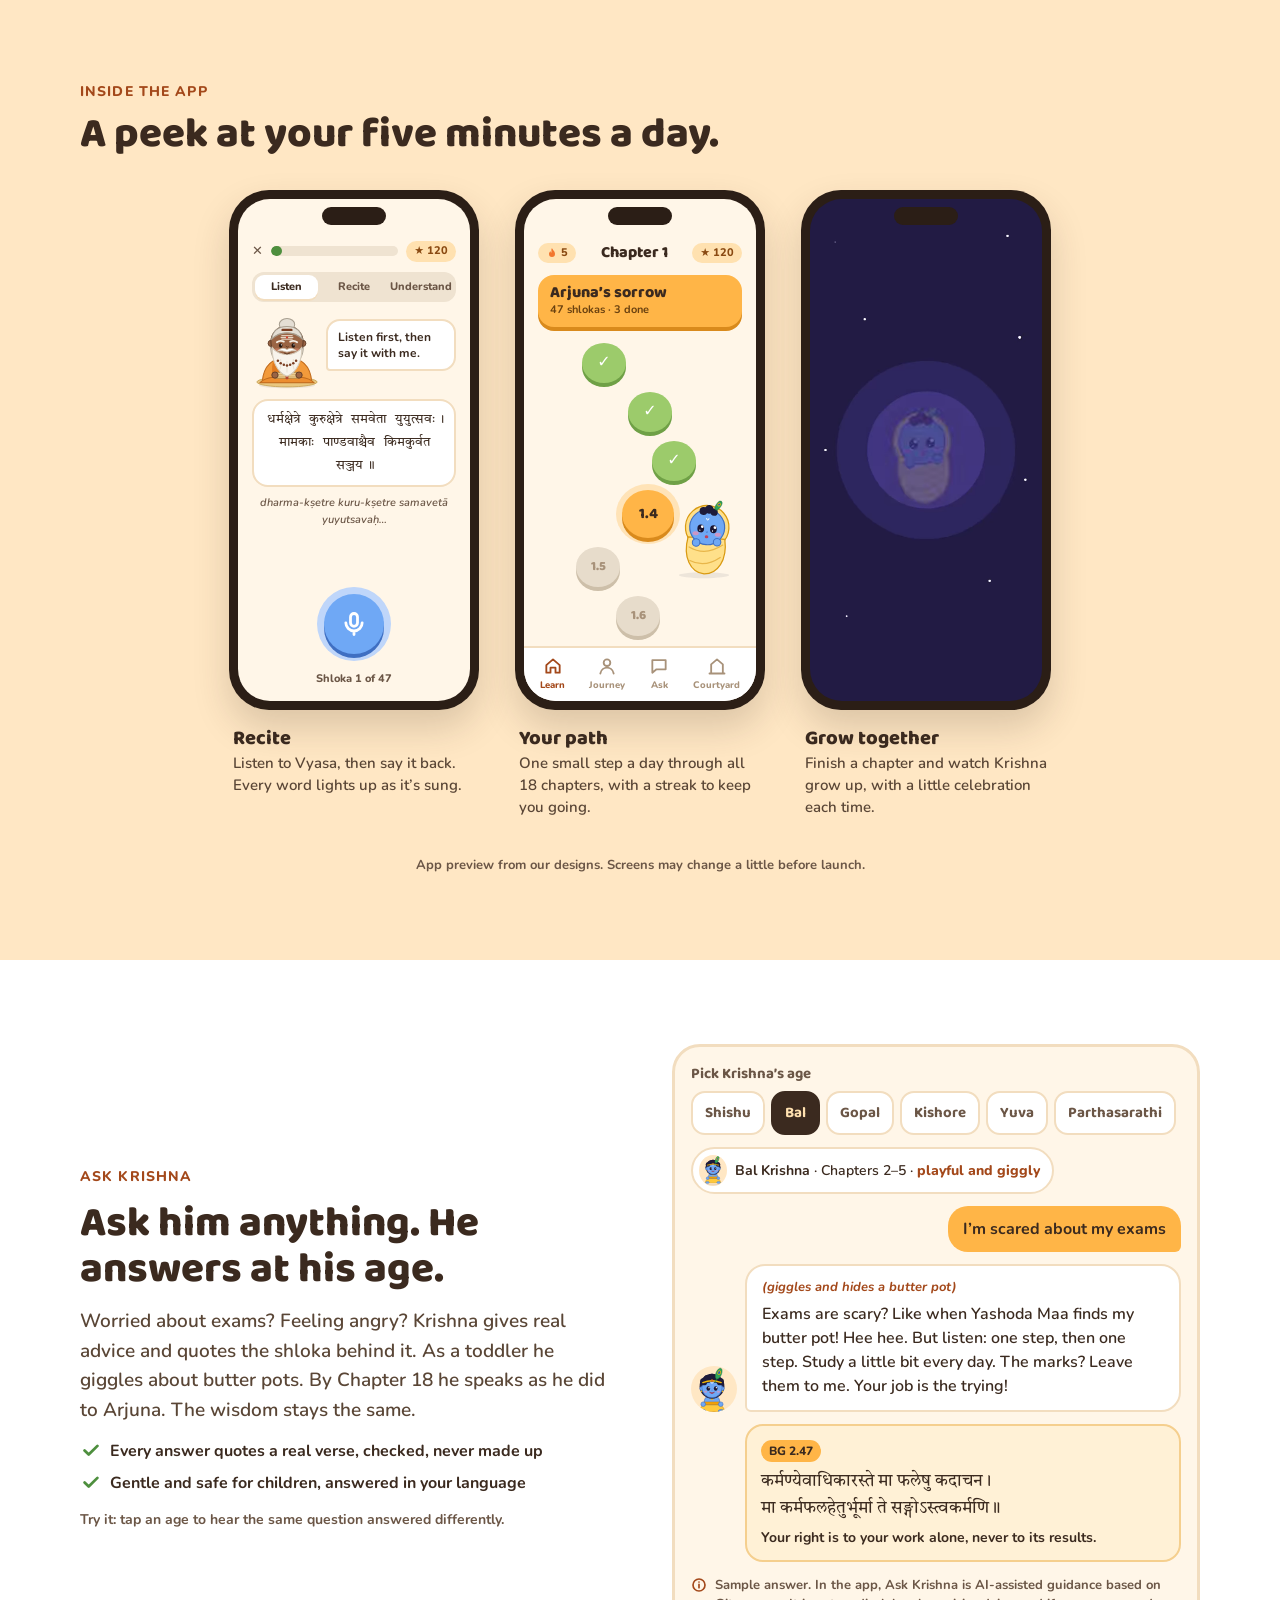
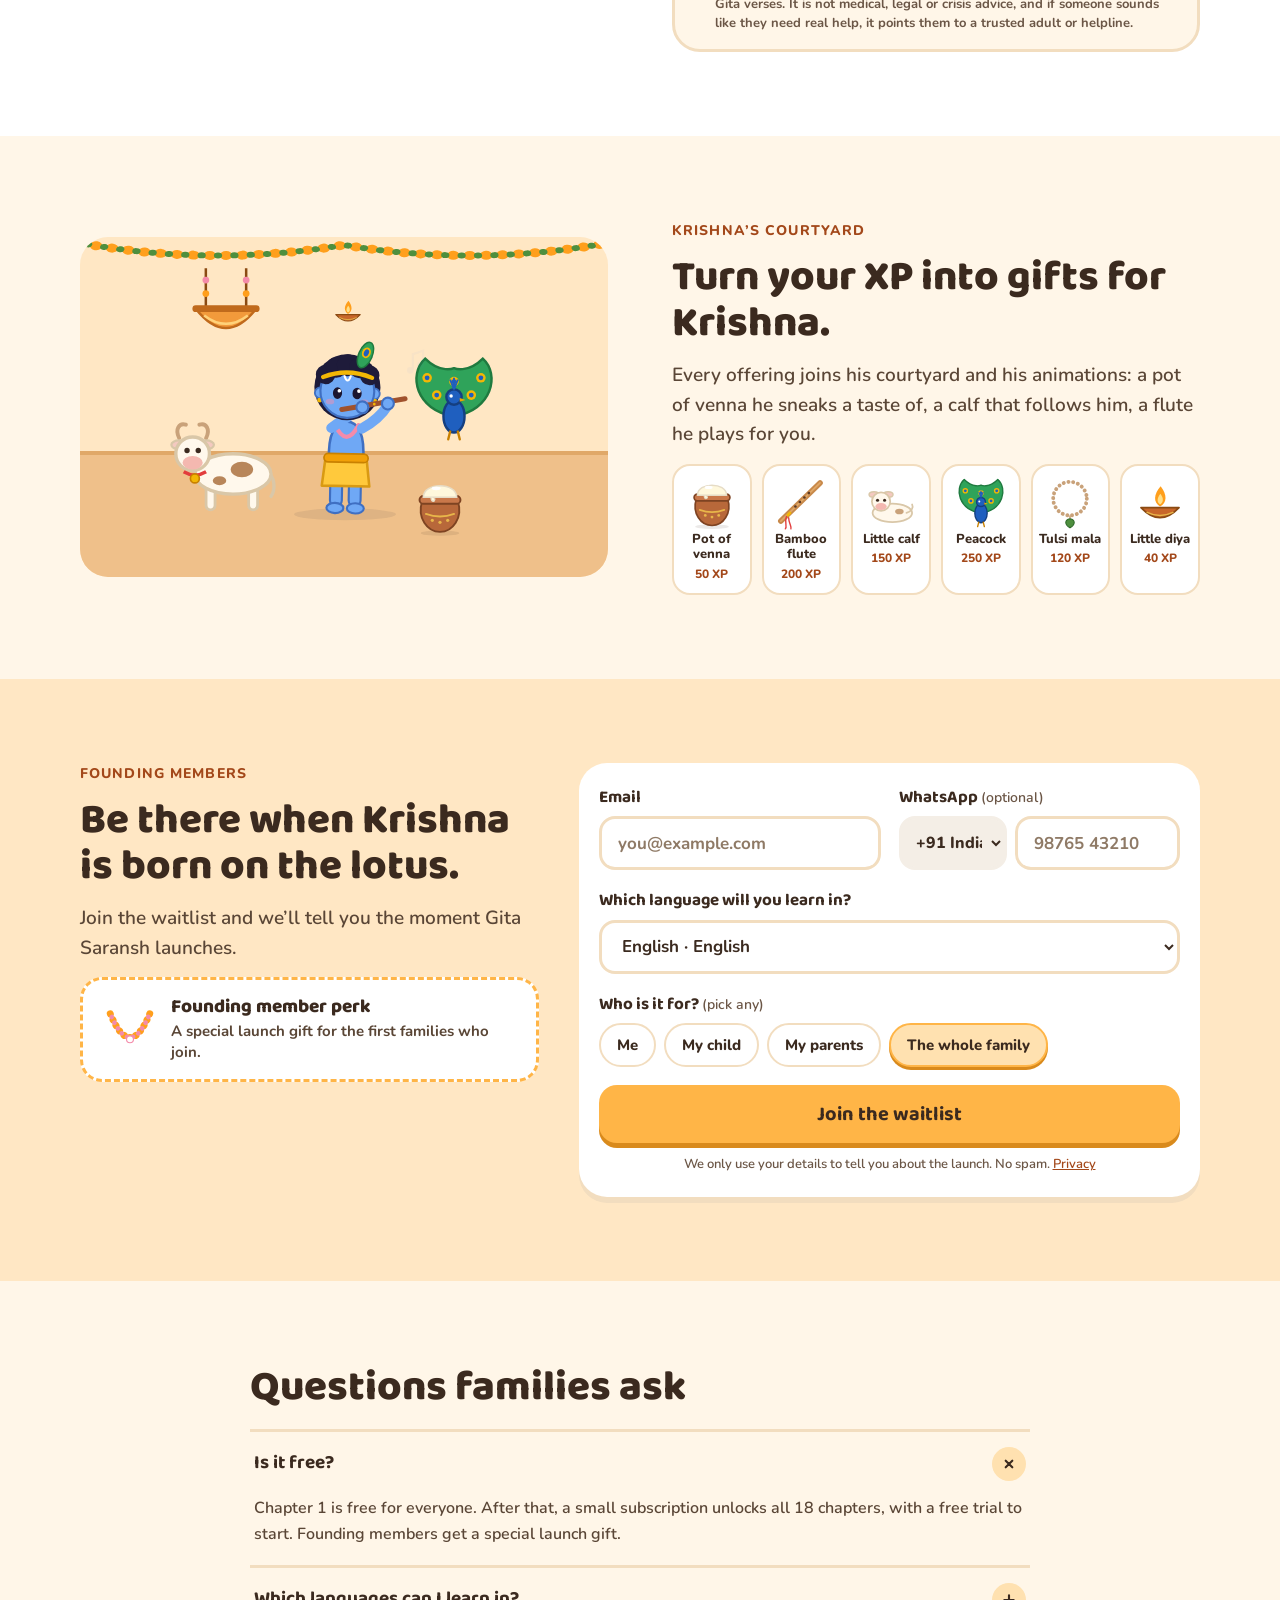
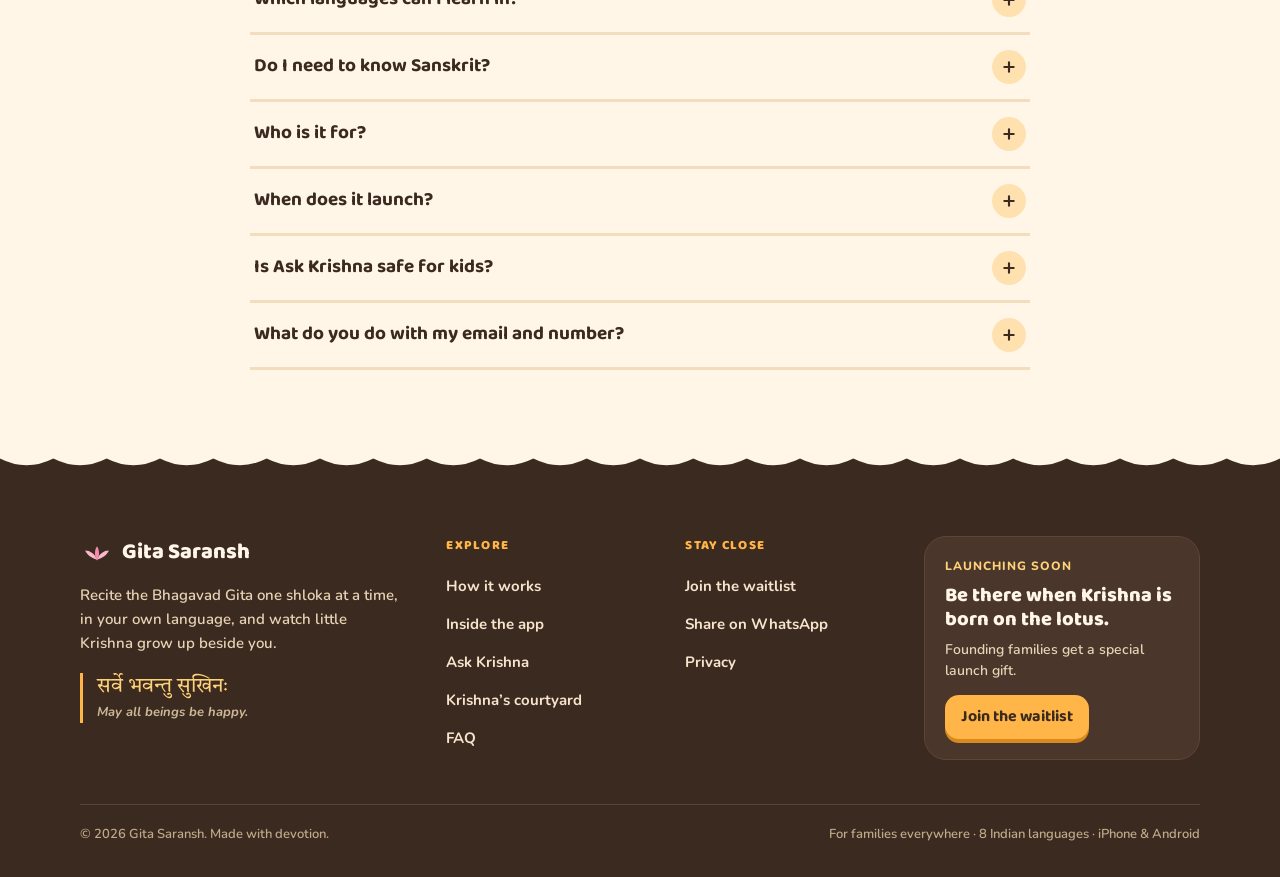
==== commit b7e80b82: "Update website" ====
--- a/index.html
+++ b/index.html
@@ -452,18 +452,51 @@
 
 <!-- footer -->
 <footer class="site-footer">
-  <div class="wrap stack foot">
-    <a class="brand" href="#top" style="flex-grow:0">
-      <svg width="34" height="22" viewBox="0 0 200 120" aria-hidden="true"><path d="M100 100 C70 92 40 72 30 46 C60 46 88 66 100 100 Z" fill="#F9B8CB"/><path d="M100 100 C130 92 160 72 170 46 C140 46 112 66 100 100 Z" fill="#F9B8CB"/><path d="M100 104 C84 82 84 42 100 20 C116 42 116 82 100 104 Z" fill="#F48BAA"/></svg>
-      <span>Gita Saransh</span>
-    </a>
-    <p class="sa" lang="sa">सर्वे भवन्तु सुखिनः</p>
-    <div class="foot-links">
-      <a href="#join">Join the waitlist</a>
-      <a href="privacy.html">Privacy</a>
-      <a href="#join" data-tpl-href="mailto:{contact_email}" data-needs="contact_email" hidden>Contact</a>
-    </div>
-    <small><span data-tpl="Made with devotion in {city}.">Made with devotion.</span> © <span data-year>2026</span> Gita Saransh.</small>
+  <svg class="foot-edge" viewBox="0 0 1200 24" preserveAspectRatio="none" aria-hidden="true"><path d="M0 0 H1200 V6 Q1175 24 1150 6 Q1125 24 1100 6 Q1075 24 1050 6 Q1025 24 1000 6 Q975 24 950 6 Q925 24 900 6 Q875 24 850 6 Q825 24 800 6 Q775 24 750 6 Q725 24 700 6 Q675 24 650 6 Q625 24 600 6 Q575 24 550 6 Q525 24 500 6 Q475 24 450 6 Q425 24 400 6 Q375 24 350 6 Q325 24 300 6 Q275 24 250 6 Q225 24 200 6 Q175 24 150 6 Q125 24 100 6 Q75 24 50 6 Q25 24 0 6 Z" fill="#FFF6E8"/></svg>
+  <div class="wrap foot">
+    <div class="foot-grid">
+      <div class="foot-about">
+        <a class="brand" href="#top"><svg width="34" height="22" viewBox="0 0 200 120" aria-hidden="true"><path d="M100 100 C70 92 40 72 30 46 C60 46 88 66 100 100 Z" fill="#F9B8CB"/><path d="M100 100 C130 92 160 72 170 46 C140 46 112 66 100 100 Z" fill="#F9B8CB"/><path d="M100 104 C84 82 84 42 100 20 C116 42 116 82 100 104 Z" fill="#F48BAA"/></svg><span>Gita Saransh</span></a>
+        <p class="foot-tag">Recite the Bhagavad Gita one shloka at a time, in your own language, and watch little Krishna grow up beside you.</p>
+        <figure class="foot-shloka">
+          <p class="sa" lang="sa">सर्वे भवन्तु सुखिनः</p>
+          <figcaption>May all beings be happy.</figcaption>
+        </figure>
+      </div>
+
+      <nav class="foot-col" aria-labelledby="fh-explore">
+        <h2 class="foot-h" id="fh-explore">Explore</h2>
+        <ul>
+          <li><a href="#how">How it works</a></li>
+          <li><a href="#inside">Inside the app</a></li>
+          <li><a href="#ask">Ask Krishna</a></li>
+          <li><a href="#courtyard">Krishna’s courtyard</a></li>
+          <li><a href="#faq">FAQ</a></li>
+        </ul>
+      </nav>
+
+      <div class="foot-col">
+        <h2 class="foot-h">Stay close</h2>
+        <ul>
+          <li><a href="#join">Join the waitlist</a></li>
+          <li><a href="https://wa.me/" target="_blank" rel="noopener" data-share-footer>Share on WhatsApp</a></li>
+          <li data-needs="contact_email" hidden><a href="#join" data-tpl-href="mailto:{contact_email}">Contact us</a></li>
+          <li><a href="privacy.html">Privacy</a></li>
+        </ul>
+      </div>
+
+      <div class="foot-card">
+        <span class="foot-card-k">Launching <span data-tpl="{launch_month}">soon</span></span>
+        <p class="foot-card-t">Be there when Krishna is born on the lotus.</p>
+        <p class="foot-card-s" data-tpl="Founding families get {founding_perk}.">Founding families get a special launch gift.</p>
+        <a class="btn btn--sm" href="#join">Join the waitlist</a>
+      </div>
+    </div>
+
+    <div class="foot-bottom">
+      <small>© <span data-year>2026</span> Gita Saransh. <span data-tpl="Made with devotion in {city}.">Made with devotion.</span></small>
+      <small>For families everywhere · 8 Indian languages · iPhone &amp; Android</small>
+    </div>
   </div>
 </footer>
 </body>
--- a/styles.css
+++ b/styles.css
@@ -252,14 +252,42 @@
 .faq details p { margin: 0; padding: 0 4px 18px; font-size: 16px; line-height: 1.6; color: var(--ink-soft); animation: gs-rise .45s ease-out both; }
 
 /* footer */
-.site-footer { background: var(--ink); color: #F6E4CC; }
-.foot { padding-top: 40px; padding-bottom: 40px; gap: 16px; }
+.site-footer { position: relative; background: var(--ink); color: #F6E4CC; }
+.foot-edge { display: block; width: 100%; height: 18px; }
+.site-footer .foot { padding-top: 48px; padding-bottom: 28px; }
+.foot-grid { display: grid; grid-template-columns: minmax(0, 1fr); gap: 36px; }
+.foot .brand { flex-grow: 0; }
 .foot .brand span { color: var(--ghee); }
-.foot .sa { margin: 0; font-size: 18px; color: #FFD27A; }
-.foot-links { display: flex; flex-wrap: wrap; gap: 18px; font-weight: 800; font-size: 15px; }
-.foot-links a { color: var(--peach-soft); }
-.foot-links a:hover { color: #fff; }
-.foot small { font-size: 14px; font-weight: 600; color: #D9C4A8; }
+.foot-about { display: flex; flex-direction: column; gap: 14px; max-width: 380px; }
+.foot-tag { margin: 0; font-size: 15px; line-height: 1.6; color: #E8D3B6; }
+.foot-shloka { margin: 4px 0 0; padding-left: 14px; border-left: 3px solid #FFB547; }
+.foot-shloka .sa { margin: 0; font-size: 20px; line-height: 1.4; color: #FFD27A; }
+.foot-shloka figcaption { margin-top: 2px; font-size: 13px; font-weight: 700; font-style: italic; color: #CDB797; }
+.foot-h { margin: 0 0 12px; font-family: var(--f-head); font-weight: 800; font-size: 13px; letter-spacing: .1em; text-transform: uppercase; color: #FFB547; }
+.foot-col ul { margin: 0; padding: 0; list-style: none; display: flex; flex-direction: column; gap: 2px; }
+.foot-col a { display: inline-flex; align-items: center; min-height: 36px; font-weight: 700; font-size: 15px; color: #F6E4CC; text-decoration: none; }
+.foot-col a:hover { color: #fff; text-decoration: underline; text-underline-offset: 4px; text-decoration-color: #FFB547; }
+.foot-card { align-self: start; display: flex; flex-direction: column; align-items: flex-start; gap: 8px; padding: 20px; border-radius: 22px; background: #4A362A; border: 1px solid #5E4637; }
+.foot-card-k { font-weight: 800; font-size: 12px; letter-spacing: .08em; text-transform: uppercase; color: #FFD27A; }
+.foot-card-t { margin: 0; font-family: var(--f-head); font-weight: 800; font-size: 20px; line-height: 1.2; color: var(--ghee); }
+.foot-card-s { margin: 0 0 6px; font-size: 14px; line-height: 1.5; color: #E8D3B6; }
+.foot-card .btn--sm { color: var(--ink); }
+.foot-bottom { margin-top: 44px; padding-top: 20px; border-top: 1px solid #5A4435; display: flex; flex-wrap: wrap; gap: 8px 24px; justify-content: space-between; }
+.foot-bottom small { font-size: 13px; font-weight: 600; color: #BFA98A; }
+.site-footer .foot-min { padding-top: 40px; padding-bottom: 28px; }
+.foot-min .foot-links { display: flex; flex-wrap: wrap; gap: 8px 22px; margin-top: 14px; }
+.foot-min .foot-links a { font-weight: 700; font-size: 15px; color: #F6E4CC; text-decoration: none; }
+.foot-min .foot-links a:hover { color: #fff; text-decoration: underline; text-underline-offset: 4px; }
+@media (min-width: 700px) {
+  .site-footer .foot { padding-top: 64px; padding-bottom: 32px; }
+  .site-footer .foot-min { padding-top: 44px; }
+  .foot-grid { grid-template-columns: repeat(2, minmax(0, 1fr)); gap: 40px 48px; }
+  .foot-about { grid-column: 1 / -1; }
+}
+@media (min-width: 1100px) {
+  .foot-grid { grid-template-columns: minmax(0, 1.5fr) minmax(0, .9fr) minmax(0, .9fr) minmax(0, 1.3fr); gap: 48px; }
+  .foot-about { grid-column: auto; }
+}
 
 /* ---------- animations (from onboarding.css) ---------- */
 @keyframes gs-bob{0%,100%{transform:translateY(0)}50%{transform:translateY(-5px)}}
